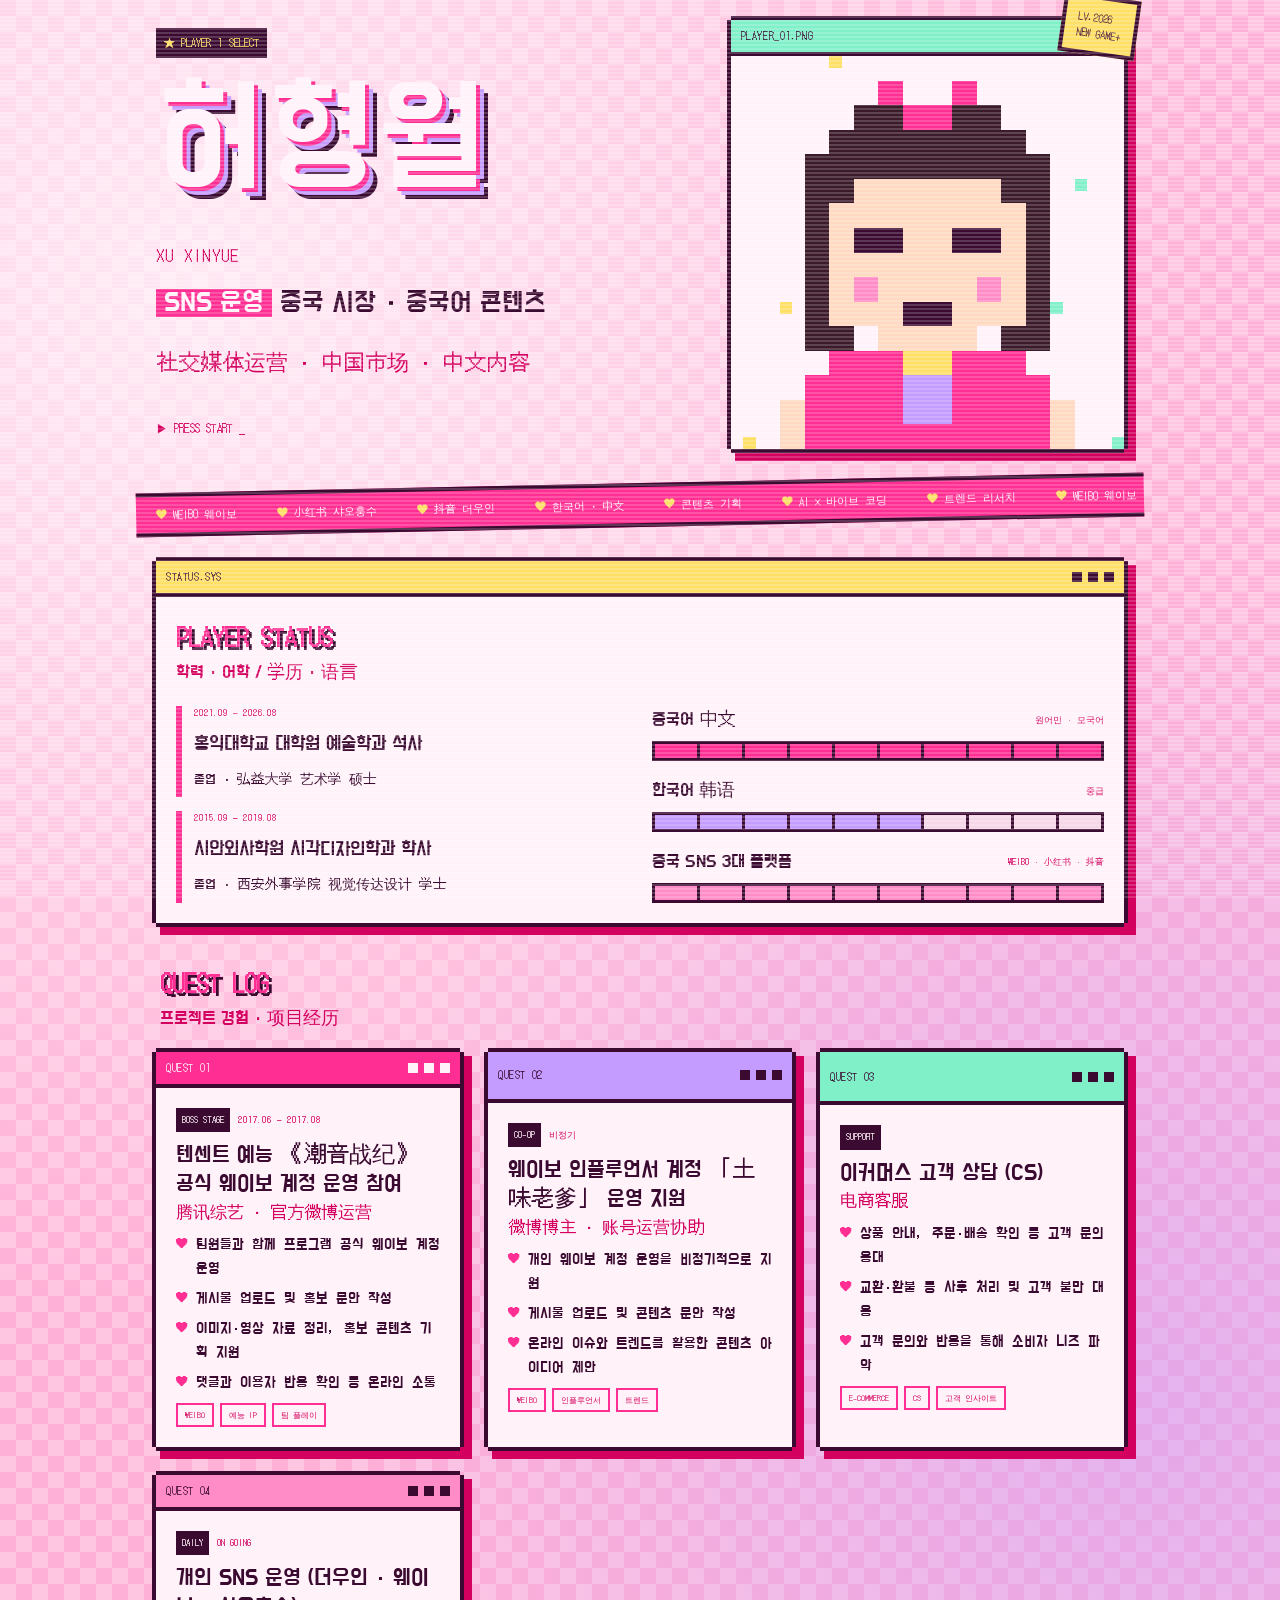
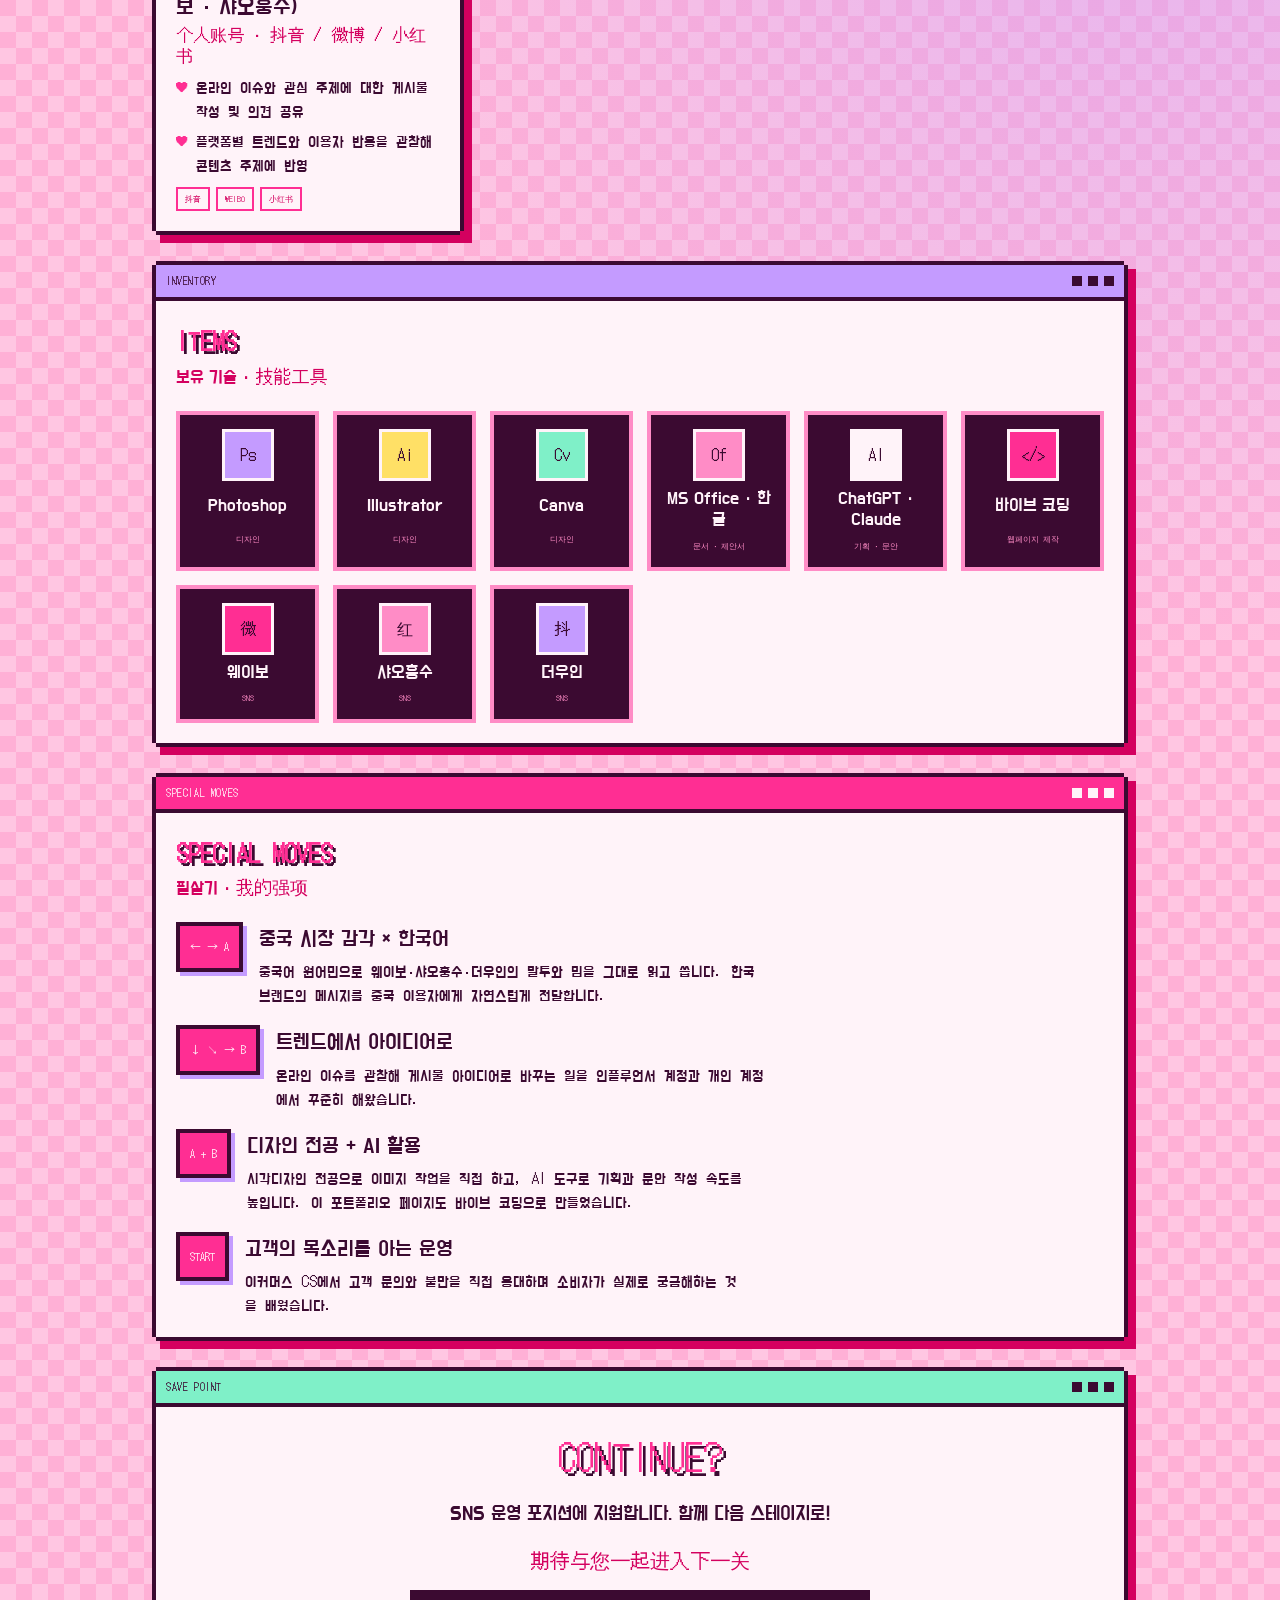
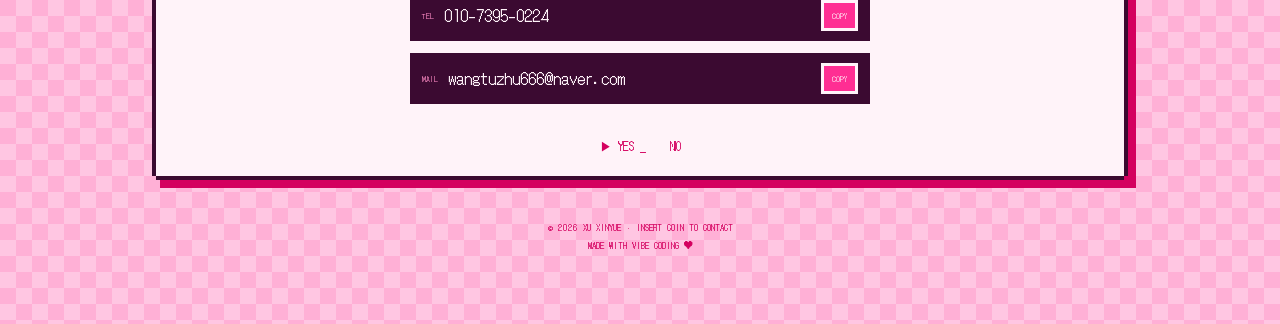
==== index.html @ 57ca3b85 "Add portfolio website Co-Authored-By: Claude Opus 5.5 <noreply@anthropic.com> Claude-Session: https:" ====
<!doctype html>
<html lang="ko">
<head>
<meta charset="utf-8">
<meta name="viewport" content="width=device-width, initial-scale=1, viewport-fit=cover">
<title>WDY Player One</title>
<meta name="claude:viewport-fit-sides" content="cover">
<link rel="preconnect" href="https://fonts.googleapis.com">
<link rel="stylesheet" href="https://fonts.googleapis.com/css2?family=Press+Start+2P&family=DotGothic16&family=Do+Hyeon&family=ZCOOL+QingKe+HuangYou&display=swap">
<style>
body{margin:0}
/* Layout: an 8-bit RPG "character file" in candy pink — title screen, status, quest log, inventory, special moves, save point. One light pink look by choice. */
:root{
  --bg:#ffc6e2; --bg2:#ffb0d6; --paper:#fff3f9; --ink:#3b0a31;
  --hot:#ff2e93; --bubble:#ff8cc6; --cherry:#d4005f; --lilac:#c49bff; --mint:#7ff0c8; --star:#ffe066;
  --px:"Press Start 2P", "DotGothic16", monospace;
  --dot:"DotGothic16", "Do Hyeon", monospace;
  --ko:"Do Hyeon", "DotGothic16", sans-serif;
  --zh:"ZCOOL QingKe HuangYou", "DotGothic16", sans-serif;
  color-scheme:light;
}
*{box-sizing:border-box}
html{background:var(--bg)}
body{
  background:
    radial-gradient(circle at 15% 8%, rgba(255,255,255,.7), transparent 30%),
    radial-gradient(circle at 90% 40%, rgba(196,155,255,.45), transparent 35%),
    repeating-conic-gradient(var(--bg) 0 25%, var(--bg2) 0 50%) 0 0/32px 32px;
  color:var(--ink); font-family:var(--ko); font-size:17px; line-height:1.6;
  overflow-x:hidden;
}
body::after{content:"";position:fixed;inset:0;pointer-events:none;z-index:50;
  background:repeating-linear-gradient(to bottom, rgba(255,255,255,.18) 0 2px, transparent 2px 4px)}
.wrap{max-width:1000px;margin:0 auto;padding-left:max(16px, env(safe-area-inset-left, 0px));padding-right:max(16px, env(safe-area-inset-right, 0px));padding-block:20px 60px;display:grid;gap:34px}

.pix{background:var(--paper);position:relative;
  box-shadow:0 -4px 0 0 var(--ink),0 4px 0 0 var(--ink),-4px 0 0 0 var(--ink),4px 0 0 0 var(--ink),8px 8px 0 4px var(--cherry)}
.win{display:grid}
.bar{font-family:var(--px);font-size:10px;letter-spacing:.06em;padding:8px 10px;display:flex;justify-content:space-between;align-items:center;gap:8px;color:var(--ink);border-bottom:4px solid var(--ink)}
.bar .dots{display:flex;gap:6px}
.bar .dots i{width:10px;height:10px;background:var(--ink);display:block}
.body{padding:20px}

.ticker{overflow:hidden;background:var(--hot);color:var(--paper);font-family:var(--px);font-size:11px;padding:9px 0;border-block:4px solid var(--ink);transform:rotate(-1.2deg);margin-inline:-20px}
.ticker div{display:inline-flex;gap:40px;white-space:nowrap;animation:scroll 24s linear infinite;padding-left:20px}
.ticker span::first-letter{color:var(--star)}
@keyframes scroll{to{transform:translateX(-50%)}}

.hero{display:grid;grid-template-columns:1.25fr .9fr;gap:28px;align-items:center}
.hero .eyebrow{font-family:var(--px);font-size:11px;background:var(--ink);color:var(--star);display:inline-block;padding:6px 8px;margin-bottom:14px}
.hero h1{margin:0;font-family:var(--ko);font-weight:400;font-size:clamp(64px,16vw,140px);line-height:1;letter-spacing:.02em;
  color:var(--paper);text-shadow:4px 4px 0 var(--hot),8px 8px 0 var(--lilac),12px 12px 0 var(--ink)}
.names{margin:20px 0 0;font-family:var(--ko);font-size:clamp(26px,5vw,34px);line-height:1.2}
.names span{font-family:var(--px);font-size:clamp(12px,2.4vw,16px);color:var(--cherry);letter-spacing:.08em}
.hero .role{font-family:var(--ko);font-size:clamp(20px,4vw,28px);margin:12px 0 4px;line-height:1.3}
.hero .role b{background:var(--hot);color:var(--paper);padding:0 8px;font-weight:400}
.hero .zh{font-family:var(--zh);font-size:22px;color:var(--cherry)}
.press{margin-top:18px;font-family:var(--px);font-size:12px;color:var(--cherry);display:inline-block}
.press span{animation:blink 1s steps(2) infinite}
@keyframes blink{50%{opacity:0}}
.avatar .bar{background:var(--mint)}
.avatar canvas{width:100%;height:auto;display:block;image-rendering:pixelated}
.sticker{position:absolute;font-family:var(--px);font-size:10px;line-height:1.6;background:var(--star);color:var(--ink);padding:10px 12px;border:4px solid var(--ink);transform:rotate(8deg);right:-14px;top:-24px;z-index:2}

h2{margin:0 0 4px;font-family:var(--px);font-size:clamp(16px,3.4vw,24px);color:var(--hot);text-shadow:3px 3px 0 var(--ink);text-wrap:balance}
.sub{font-family:var(--ko);color:var(--cherry);margin:0 0 18px;font-size:18px}
.title-block{padding:6px 4px 0}

.stats{display:grid;grid-template-columns:repeat(auto-fit,minmax(260px,1fr));gap:24px}
.edu{display:grid;gap:14px}
.edu div{display:grid;gap:2px;border-left:6px solid var(--hot);padding-left:12px}
.edu small{font-family:var(--px);font-size:9px;color:var(--cherry);font-variant-numeric:tabular-nums}
.edu b{font-weight:400;font-size:20px;line-height:1.3}
.edu em{font-style:normal;font-family:var(--dot);font-size:14px}
.stat{display:grid;gap:6px}
.stat .lbl{display:flex;justify-content:space-between;gap:10px;font-size:18px}
.stat .lbl em{font-style:normal;font-family:var(--px);font-size:9px;color:var(--cherry);align-self:center;text-align:right}
.meter{display:grid;grid-template-columns:repeat(10,1fr);gap:3px;background:var(--ink);padding:3px}
.meter i{height:14px;background:#f6d7e8}
.meter i.on{background:var(--c,var(--hot))}

.quests{display:grid;grid-template-columns:repeat(auto-fit,minmax(280px,1fr));gap:28px}
.q .body{display:grid;gap:10px;align-content:start}
.q .meta{display:flex;flex-wrap:wrap;gap:8px;align-items:center}
.rank{font-family:var(--px);font-size:9px;color:var(--paper);background:var(--ink);padding:5px 6px}
.date{font-family:var(--px);font-size:9px;color:var(--cherry)}
.q h3{margin:0;font-family:var(--ko);font-size:23px;line-height:1.25;font-weight:400}
.q h3 small{display:block;font-family:var(--zh);font-size:17px;color:var(--cherry)}
.q ul{margin:0;padding:0;list-style:none;display:grid;gap:6px;font-family:var(--dot);font-size:15px;line-height:1.6}
.q li{display:grid;grid-template-columns:auto 1fr;gap:8px}
.q li::before{content:"♥";color:var(--hot);font-size:12px;padding-top:2px}
.tags{display:flex;flex-wrap:wrap;gap:6px}
.tags span{font-family:var(--px);font-size:8px;line-height:1;padding:6px 7px;background:var(--paper);color:var(--cherry);border:2px solid var(--hot)}

.inv{display:grid;grid-template-columns:repeat(auto-fill,minmax(132px,1fr));gap:14px}
.slot{background:var(--ink);border:4px solid var(--bubble);padding:14px 10px;display:grid;gap:8px;justify-items:center;text-align:center;color:var(--paper)}
.slot .ico{font-family:var(--px);font-size:16px;width:52px;height:52px;display:grid;place-items:center;color:var(--ink);border:3px solid var(--paper)}
.slot b{font-weight:400;font-size:18px;line-height:1.2}
.slot small{font-family:var(--px);font-size:8px;color:var(--bubble);line-height:1.6}

.moves{display:grid;gap:18px}
.move{display:grid;grid-template-columns:auto 1fr;gap:16px;align-items:start}
.move .key{font-family:var(--px);font-size:11px;background:var(--hot);color:var(--paper);padding:12px 10px;border:4px solid var(--ink);box-shadow:4px 4px 0 var(--lilac);white-space:nowrap}
.move h3{margin:0;font-weight:400;font-size:22px}
.move p{margin:2px 0 0;font-family:var(--dot);font-size:15px;max-width:62ch}

.save{text-align:center;display:grid;gap:14px;justify-items:center}
.save .big{font-family:var(--px);font-size:clamp(20px,5vw,36px);color:var(--hot);text-shadow:4px 4px 0 var(--ink)}
.save p{margin:0;font-size:20px}
.contact{display:grid;gap:12px;width:100%;max-width:460px}
.crow{display:grid;grid-template-columns:auto 1fr auto;gap:10px;align-items:center;background:var(--ink);color:var(--paper);padding:10px 12px;text-align:left}
.crow small{font-family:var(--px);font-size:8px;color:var(--bubble)}
.crow span{font-family:var(--dot);font-size:16px;min-width:0;overflow-wrap:anywhere;user-select:all}
.crow button{font-family:var(--px);font-size:8px;background:var(--hot);color:var(--paper);border:3px solid var(--paper);padding:7px 8px;cursor:pointer}
.crow button:hover{background:var(--star);color:var(--ink)}
.crow button:focus-visible{outline:3px solid var(--star);outline-offset:2px}
.foot{font-family:var(--px);font-size:9px;text-align:center;color:var(--cherry);line-height:2}

@media (max-width:720px){
  .hero{grid-template-columns:1fr}
  .sticker{right:6px}
  .body{padding:16px}
  .move{grid-template-columns:1fr}
  .move .key{justify-self:start}
}
@media (prefers-reduced-motion:reduce){.ticker div,.press span{animation:none}}
</style>
</head>
<body>

<div class="wrap">

  <header class="hero">
    <div>
      <span class="eyebrow">★ PLAYER 1 SELECT</span>
      <h1>허형월</h1>
      <p class="names"><span>XU XINYUE</span></p>
      <p class="role"><b>SNS 운영</b> 중국 시장 · 중국어 콘텐츠</p>
      <p class="zh">社交媒体运营 · 中国市场 · 中文内容</p>
      <div class="press">▶ PRESS START <span>_</span></div>
    </div>
    <div class="pix win avatar">
      <div class="sticker">LV.2026<br>NEW GAME+</div>
      <div class="bar"><span>PLAYER_01.PNG</span><span class="dots"><i></i><i></i><i></i></span></div>
      <canvas id="sprite" width="160" height="160" aria-label="픽셀 아트 캐릭터"></canvas>
    </div>
  </header>

  <div class="ticker" aria-hidden="true"><div>
    <span>♥ WEIBO 웨이보</span><span>♥ 小红书 샤오훙수</span><span>♥ 抖音 더우인</span><span>♥ 한국어 · 中文</span><span>♥ 콘텐츠 기획</span><span>♥ AI × 바이브 코딩</span><span>♥ 트렌드 리서치</span>
    <span>♥ WEIBO 웨이보</span><span>♥ 小红书 샤오훙수</span><span>♥ 抖音 더우인</span><span>♥ 한국어 · 中文</span><span>♥ 콘텐츠 기획</span><span>♥ AI × 바이브 코딩</span><span>♥ 트렌드 리서치</span>
  </div></div>

  <section class="pix win" aria-labelledby="st">
    <div class="bar" style="background:var(--star)"><span>STATUS.SYS</span><span class="dots"><i></i><i></i><i></i></span></div>
    <div class="body">
      <h2 id="st">PLAYER STATUS</h2>
      <p class="sub">학력 · 어학 / 学历 · 语言</p>
      <div class="stats">
        <div class="edu">
          <div><small>2021.09 – 2026.08</small><b>홍익대학교 대학원 예술학과 석사</b><em>졸업 · 弘益大学 艺术学 硕士</em></div>
          <div><small>2015.09 – 2019.08</small><b>시안외사학원 시각디자인학과 학사</b><em>졸업 · 西安外事学院 视觉传达设计 学士</em></div>
        </div>
        <div style="display:grid;gap:16px;align-content:start">
          <div class="stat"><div class="lbl">중국어 中文 <em>원어민 · 모국어</em></div><div class="meter" data-on="10" style="--c:var(--hot)"></div></div>
          <div class="stat"><div class="lbl">한국어 韩语 <em>중급</em></div><div class="meter" data-on="6" style="--c:var(--lilac)"></div></div>
          <div class="stat"><div class="lbl">중국 SNS 3대 플랫폼 <em>WEIBO · 小红书 · 抖音</em></div><div class="meter" data-on="10" style="--c:var(--bubble)"></div></div>
        </div>
      </div>
    </div>
  </section>

  <section aria-labelledby="ql">
    <div class="title-block"><h2 id="ql">QUEST LOG</h2>
    <p class="sub">프로젝트 경험 · 项目经历</p></div>
    <div class="quests">

      <article class="pix win q">
        <div class="bar" style="background:var(--hot);color:var(--paper)"><span>QUEST 01</span><span class="dots"><i style="background:var(--paper)"></i><i style="background:var(--paper)"></i><i style="background:var(--paper)"></i></span></div>
        <div class="body">
          <div class="meta"><span class="rank">BOSS STAGE</span><span class="date">2017.06 – 2017.08</span></div>
          <h3>텐센트 예능 《潮音战纪》 공식 웨이보 계정 운영 참여<small>腾讯综艺 · 官方微博运营</small></h3>
          <ul>
            <li>팀원들과 함께 프로그램 공식 웨이보 계정 운영</li>
            <li>게시물 업로드 및 홍보 문안 작성</li>
            <li>이미지·영상 자료 정리, 홍보 콘텐츠 기획 지원</li>
            <li>댓글과 이용자 반응 확인 등 온라인 소통</li>
          </ul>
          <div class="tags"><span>WEIBO</span><span>예능 IP</span><span>팀 플레이</span></div>
        </div>
      </article>

      <article class="pix win q">
        <div class="bar" style="background:var(--lilac)"><span>QUEST 02</span><span class="dots"><i></i><i></i><i></i></span></div>
        <div class="body">
          <div class="meta"><span class="rank">CO-OP</span><span class="date">비정기</span></div>
          <h3>웨이보 인플루언서 계정 「土味老爹」 운영 지원<small>微博博主 · 账号运营协助</small></h3>
          <ul>
            <li>개인 웨이보 계정 운영을 비정기적으로 지원</li>
            <li>게시물 업로드 및 콘텐츠 문안 작성</li>
            <li>온라인 이슈와 트렌드를 활용한 콘텐츠 아이디어 제안</li>
          </ul>
          <div class="tags"><span>WEIBO</span><span>인플루언서</span><span>트렌드</span></div>
        </div>
      </article>

      <article class="pix win q">
        <div class="bar" style="background:var(--mint)"><span>QUEST 03</span><span class="dots"><i></i><i></i><i></i></span></div>
        <div class="body">
          <div class="meta"><span class="rank">SUPPORT</span></div>
          <h3>이커머스 고객 상담 (CS)<small>电商客服</small></h3>
          <ul>
            <li>상품 안내, 주문·배송 확인 등 고객 문의 응대</li>
            <li>교환·환불 등 사후 처리 및 고객 불만 대응</li>
            <li>고객 문의와 반응을 통해 소비자 니즈 파악</li>
          </ul>
          <div class="tags"><span>E-COMMERCE</span><span>CS</span><span>고객 인사이트</span></div>
        </div>
      </article>

      <article class="pix win q">
        <div class="bar" style="background:var(--bubble)"><span>QUEST 04</span><span class="dots"><i></i><i></i><i></i></span></div>
        <div class="body">
          <div class="meta"><span class="rank">DAILY</span><span class="date">ON GOING</span></div>
          <h3>개인 SNS 운영 (더우인 · 웨이보 · 샤오훙수)<small>个人账号 · 抖音 / 微博 / 小红书</small></h3>
          <ul>
            <li>온라인 이슈와 관심 주제에 대한 게시물 작성 및 의견 공유</li>
            <li>플랫폼별 트렌드와 이용자 반응을 관찰해 콘텐츠 주제에 반영</li>
          </ul>
          <div class="tags"><span>抖音</span><span>WEIBO</span><span>小红书</span></div>
        </div>
      </article>

    </div>
  </section>

  <section class="pix win" aria-labelledby="iv">
    <div class="bar" style="background:var(--lilac)"><span>INVENTORY</span><span class="dots"><i></i><i></i><i></i></span></div>
    <div class="body">
      <h2 id="iv">ITEMS</h2>
      <p class="sub">보유 기술 · 技能工具</p>
      <div class="inv">
        <div class="slot"><div class="ico" style="background:var(--lilac)">Ps</div><b>Photoshop</b><small>디자인</small></div>
        <div class="slot"><div class="ico" style="background:var(--star)">Ai</div><b>Illustrator</b><small>디자인</small></div>
        <div class="slot"><div class="ico" style="background:var(--mint)">Cv</div><b>Canva</b><small>디자인</small></div>
        <div class="slot"><div class="ico" style="background:var(--bubble)">Of</div><b>MS Office · 한글</b><small>문서 · 제안서</small></div>
        <div class="slot"><div class="ico" style="background:var(--paper)">AI</div><b>ChatGPT · Claude</b><small>기획 · 문안</small></div>
        <div class="slot"><div class="ico" style="background:var(--hot)">&lt;/&gt;</div><b>바이브 코딩</b><small>웹페이지 제작</small></div>
        <div class="slot"><div class="ico" style="background:var(--hot)">微</div><b>웨이보</b><small>SNS</small></div>
        <div class="slot"><div class="ico" style="background:var(--bubble)">红</div><b>샤오훙수</b><small>SNS</small></div>
        <div class="slot"><div class="ico" style="background:var(--lilac)">抖</div><b>더우인</b><small>SNS</small></div>
      </div>
    </div>
  </section>

  <section class="pix win" aria-labelledby="mv">
    <div class="bar" style="background:var(--hot);color:var(--paper)"><span>SPECIAL MOVES</span><span class="dots"><i style="background:var(--paper)"></i><i style="background:var(--paper)"></i><i style="background:var(--paper)"></i></span></div>
    <div class="body">
      <h2 id="mv">SPECIAL MOVES</h2>
      <p class="sub">필살기 · 我的强项</p>
      <div class="moves">
        <div class="move"><span class="key">← → A</span><div><h3>중국 시장 감각 × 한국어</h3><p>중국어 원어민으로 웨이보·샤오훙수·더우인의 말투와 밈을 그대로 읽고 씁니다. 한국 브랜드의 메시지를 중국 이용자에게 자연스럽게 전달합니다.</p></div></div>
        <div class="move"><span class="key">↓ ↘ → B</span><div><h3>트렌드에서 아이디어로</h3><p>온라인 이슈를 관찰해 게시물 아이디어로 바꾸는 일을 인플루언서 계정과 개인 계정에서 꾸준히 해왔습니다.</p></div></div>
        <div class="move"><span class="key">A + B</span><div><h3>디자인 전공 + AI 활용</h3><p>시각디자인 전공으로 이미지 작업을 직접 하고, AI 도구로 기획과 문안 작성 속도를 높입니다. 이 포트폴리오 페이지도 바이브 코딩으로 만들었습니다.</p></div></div>
        <div class="move"><span class="key">START</span><div><h3>고객의 목소리를 아는 운영</h3><p>이커머스 CS에서 고객 문의와 불만을 직접 응대하며 소비자가 실제로 궁금해하는 것을 배웠습니다.</p></div></div>
      </div>
    </div>
  </section>

  <section class="pix win" aria-labelledby="sv">
    <div class="bar" style="background:var(--mint)"><span>SAVE POINT</span><span class="dots"><i></i><i></i><i></i></span></div>
    <div class="body save">
      <div class="big" id="sv">CONTINUE?</div>
      <p>SNS 운영 포지션에 지원합니다. 함께 다음 스테이지로!</p>
      <p style="font-family:var(--zh);color:var(--cherry);font-size:20px">期待与您一起进入下一关</p>
      <div class="contact">
        <div class="crow"><small>TEL</small><span id="tel">010-7395-0224</span><button type="button" data-copy="tel">COPY</button></div>
        <div class="crow"><small>MAIL</small><span id="mail">wangtuzhu666@naver.com</span><button type="button" data-copy="mail">COPY</button></div>
      </div>
      <div class="press">▶ YES <span>_</span>&nbsp;&nbsp;&nbsp; NO</div>
    </div>
  </section>

  <p class="foot">© 2026 XU XINYUE · INSERT COIN TO CONTACT<br>MADE WITH VIBE CODING ♥</p>
</div>

<script>
document.querySelectorAll('.meter').forEach(m=>{
  const on=+m.dataset.on;
  for(let i=0;i<10;i++){const s=document.createElement('i');if(i<on)s.className='on';m.appendChild(s)}
});
document.querySelectorAll('[data-copy]').forEach(b=>b.addEventListener('click',()=>{
  const el=document.getElementById(b.dataset.copy),txt=el.textContent;
  const done=()=>{b.textContent='OK!';setTimeout(()=>b.textContent='COPY',1200)};
  const sel=()=>{const r=document.createRange();r.selectNodeContents(el);const s=getSelection();s.removeAllRanges();s.addRange(r)};
  try{navigator.clipboard.writeText(txt).then(done,sel)}catch(e){sel()}
}));
(function(){
  const c=document.getElementById('sprite'),x=c.getContext('2d');x.imageSmoothingEnabled=false;
  const P={'.':null,K:'#3b0a31',H:'#3b1a2a',S:'#ffd9c2',E:'#3b0a31',P:'#ff2e93',L:'#c49bff',Y:'#ffe066',R:'#ff8cc6',B:'#ff2e93'};
  const map=[
    '......B..B......',
    '.....HHBBHH.....',
    '....HHHHHHHH....',
    '...HHHHHHHHHH...',
    '...HHSSSSSSHH...',
    '...HSSSSSSSSH...',
    '...HSEESSEESH...',
    '...HSSSSSSSSH...',
    '...HSRSSSSRSH...',
    '...HSSSKKSSSH...',
    '...HH.SSSS.HH...',
    '....PPPYYPPP....',
    '...PPPPLLPPPP...',
    '..SPPPPLLPPPPS..',
    '..SPPPPPPPPPPS..',
    '....KKK..KKK....'];
  let t=0;
  function draw(){
    x.fillStyle='#fff3f9';x.fillRect(0,0,160,160);
    for(let i=0;i<16;i++){const sx=(i*37+t*2)%160,sy=(i*53)%160;x.fillStyle=['#ffe066','#c49bff','#ff8cc6','#7ff0c8'][i%4];x.fillRect(sx-sx%5,sy-sy%5,5,5)}
    const bob=(Math.floor(t/8)%2)*10;
    map.forEach((row,r)=>[...row].forEach((ch,col)=>{if(P[ch]){x.fillStyle=P[ch];x.fillRect(col*10,r*10-bob+10,10,10)}}));
    t++;
  }
  draw();
  if(!matchMedia('(prefers-reduced-motion: reduce)').matches) setInterval(draw,120);
})();
</script>

</body>
</html>
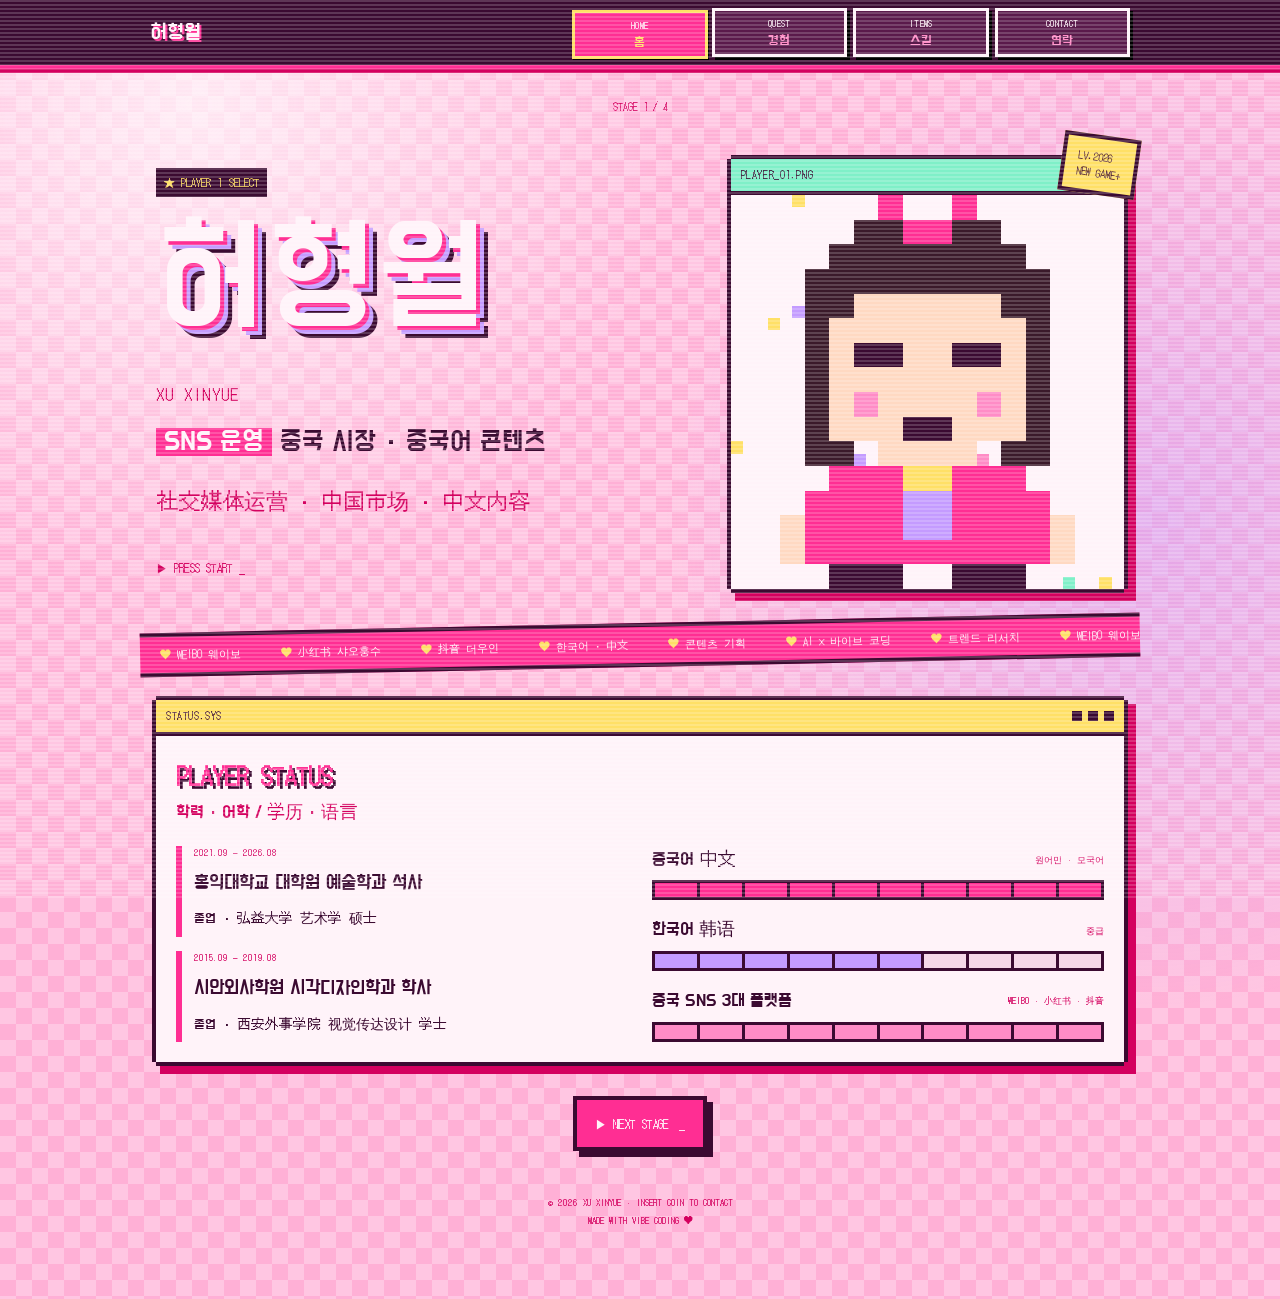
==== commit b15dcbc8: "Split portfolio into four pages with navigation bar Co-Authored-By: Claude Opus 5.5 <noreply@anthrop" ====
--- a/index.html
+++ b/index.html
@@ -3,134 +3,16 @@
 <head>
 <meta charset="utf-8">
 <meta name="viewport" content="width=device-width, initial-scale=1, viewport-fit=cover">
-<title>WDY Player One</title>
-<meta name="claude:viewport-fit-sides" content="cover">
+<title>허형월 | SNS 운영 포트폴리오</title>
 <link rel="preconnect" href="https://fonts.googleapis.com">
 <link rel="stylesheet" href="https://fonts.googleapis.com/css2?family=Press+Start+2P&family=DotGothic16&family=Do+Hyeon&family=ZCOOL+QingKe+HuangYou&display=swap">
-<style>
-body{margin:0}
-/* Layout: an 8-bit RPG "character file" in candy pink — title screen, status, quest log, inventory, special moves, save point. One light pink look by choice. */
-:root{
-  --bg:#ffc6e2; --bg2:#ffb0d6; --paper:#fff3f9; --ink:#3b0a31;
-  --hot:#ff2e93; --bubble:#ff8cc6; --cherry:#d4005f; --lilac:#c49bff; --mint:#7ff0c8; --star:#ffe066;
-  --px:"Press Start 2P", "DotGothic16", monospace;
-  --dot:"DotGothic16", "Do Hyeon", monospace;
-  --ko:"Do Hyeon", "DotGothic16", sans-serif;
-  --zh:"ZCOOL QingKe HuangYou", "DotGothic16", sans-serif;
-  color-scheme:light;
-}
-*{box-sizing:border-box}
-html{background:var(--bg)}
-body{
-  background:
-    radial-gradient(circle at 15% 8%, rgba(255,255,255,.7), transparent 30%),
-    radial-gradient(circle at 90% 40%, rgba(196,155,255,.45), transparent 35%),
-    repeating-conic-gradient(var(--bg) 0 25%, var(--bg2) 0 50%) 0 0/32px 32px;
-  color:var(--ink); font-family:var(--ko); font-size:17px; line-height:1.6;
-  overflow-x:hidden;
-}
-body::after{content:"";position:fixed;inset:0;pointer-events:none;z-index:50;
-  background:repeating-linear-gradient(to bottom, rgba(255,255,255,.18) 0 2px, transparent 2px 4px)}
-.wrap{max-width:1000px;margin:0 auto;padding-left:max(16px, env(safe-area-inset-left, 0px));padding-right:max(16px, env(safe-area-inset-right, 0px));padding-block:20px 60px;display:grid;gap:34px}
-
-.pix{background:var(--paper);position:relative;
-  box-shadow:0 -4px 0 0 var(--ink),0 4px 0 0 var(--ink),-4px 0 0 0 var(--ink),4px 0 0 0 var(--ink),8px 8px 0 4px var(--cherry)}
-.win{display:grid}
-.bar{font-family:var(--px);font-size:10px;letter-spacing:.06em;padding:8px 10px;display:flex;justify-content:space-between;align-items:center;gap:8px;color:var(--ink);border-bottom:4px solid var(--ink)}
-.bar .dots{display:flex;gap:6px}
-.bar .dots i{width:10px;height:10px;background:var(--ink);display:block}
-.body{padding:20px}
-
-.ticker{overflow:hidden;background:var(--hot);color:var(--paper);font-family:var(--px);font-size:11px;padding:9px 0;border-block:4px solid var(--ink);transform:rotate(-1.2deg);margin-inline:-20px}
-.ticker div{display:inline-flex;gap:40px;white-space:nowrap;animation:scroll 24s linear infinite;padding-left:20px}
-.ticker span::first-letter{color:var(--star)}
-@keyframes scroll{to{transform:translateX(-50%)}}
-
-.hero{display:grid;grid-template-columns:1.25fr .9fr;gap:28px;align-items:center}
-.hero .eyebrow{font-family:var(--px);font-size:11px;background:var(--ink);color:var(--star);display:inline-block;padding:6px 8px;margin-bottom:14px}
-.hero h1{margin:0;font-family:var(--ko);font-weight:400;font-size:clamp(64px,16vw,140px);line-height:1;letter-spacing:.02em;
-  color:var(--paper);text-shadow:4px 4px 0 var(--hot),8px 8px 0 var(--lilac),12px 12px 0 var(--ink)}
-.names{margin:20px 0 0;font-family:var(--ko);font-size:clamp(26px,5vw,34px);line-height:1.2}
-.names span{font-family:var(--px);font-size:clamp(12px,2.4vw,16px);color:var(--cherry);letter-spacing:.08em}
-.hero .role{font-family:var(--ko);font-size:clamp(20px,4vw,28px);margin:12px 0 4px;line-height:1.3}
-.hero .role b{background:var(--hot);color:var(--paper);padding:0 8px;font-weight:400}
-.hero .zh{font-family:var(--zh);font-size:22px;color:var(--cherry)}
-.press{margin-top:18px;font-family:var(--px);font-size:12px;color:var(--cherry);display:inline-block}
-.press span{animation:blink 1s steps(2) infinite}
-@keyframes blink{50%{opacity:0}}
-.avatar .bar{background:var(--mint)}
-.avatar canvas{width:100%;height:auto;display:block;image-rendering:pixelated}
-.sticker{position:absolute;font-family:var(--px);font-size:10px;line-height:1.6;background:var(--star);color:var(--ink);padding:10px 12px;border:4px solid var(--ink);transform:rotate(8deg);right:-14px;top:-24px;z-index:2}
-
-h2{margin:0 0 4px;font-family:var(--px);font-size:clamp(16px,3.4vw,24px);color:var(--hot);text-shadow:3px 3px 0 var(--ink);text-wrap:balance}
-.sub{font-family:var(--ko);color:var(--cherry);margin:0 0 18px;font-size:18px}
-.title-block{padding:6px 4px 0}
-
-.stats{display:grid;grid-template-columns:repeat(auto-fit,minmax(260px,1fr));gap:24px}
-.edu{display:grid;gap:14px}
-.edu div{display:grid;gap:2px;border-left:6px solid var(--hot);padding-left:12px}
-.edu small{font-family:var(--px);font-size:9px;color:var(--cherry);font-variant-numeric:tabular-nums}
-.edu b{font-weight:400;font-size:20px;line-height:1.3}
-.edu em{font-style:normal;font-family:var(--dot);font-size:14px}
-.stat{display:grid;gap:6px}
-.stat .lbl{display:flex;justify-content:space-between;gap:10px;font-size:18px}
-.stat .lbl em{font-style:normal;font-family:var(--px);font-size:9px;color:var(--cherry);align-self:center;text-align:right}
-.meter{display:grid;grid-template-columns:repeat(10,1fr);gap:3px;background:var(--ink);padding:3px}
-.meter i{height:14px;background:#f6d7e8}
-.meter i.on{background:var(--c,var(--hot))}
-
-.quests{display:grid;grid-template-columns:repeat(auto-fit,minmax(280px,1fr));gap:28px}
-.q .body{display:grid;gap:10px;align-content:start}
-.q .meta{display:flex;flex-wrap:wrap;gap:8px;align-items:center}
-.rank{font-family:var(--px);font-size:9px;color:var(--paper);background:var(--ink);padding:5px 6px}
-.date{font-family:var(--px);font-size:9px;color:var(--cherry)}
-.q h3{margin:0;font-family:var(--ko);font-size:23px;line-height:1.25;font-weight:400}
-.q h3 small{display:block;font-family:var(--zh);font-size:17px;color:var(--cherry)}
-.q ul{margin:0;padding:0;list-style:none;display:grid;gap:6px;font-family:var(--dot);font-size:15px;line-height:1.6}
-.q li{display:grid;grid-template-columns:auto 1fr;gap:8px}
-.q li::before{content:"♥";color:var(--hot);font-size:12px;padding-top:2px}
-.tags{display:flex;flex-wrap:wrap;gap:6px}
-.tags span{font-family:var(--px);font-size:8px;line-height:1;padding:6px 7px;background:var(--paper);color:var(--cherry);border:2px solid var(--hot)}
-
-.inv{display:grid;grid-template-columns:repeat(auto-fill,minmax(132px,1fr));gap:14px}
-.slot{background:var(--ink);border:4px solid var(--bubble);padding:14px 10px;display:grid;gap:8px;justify-items:center;text-align:center;color:var(--paper)}
-.slot .ico{font-family:var(--px);font-size:16px;width:52px;height:52px;display:grid;place-items:center;color:var(--ink);border:3px solid var(--paper)}
-.slot b{font-weight:400;font-size:18px;line-height:1.2}
-.slot small{font-family:var(--px);font-size:8px;color:var(--bubble);line-height:1.6}
-
-.moves{display:grid;gap:18px}
-.move{display:grid;grid-template-columns:auto 1fr;gap:16px;align-items:start}
-.move .key{font-family:var(--px);font-size:11px;background:var(--hot);color:var(--paper);padding:12px 10px;border:4px solid var(--ink);box-shadow:4px 4px 0 var(--lilac);white-space:nowrap}
-.move h3{margin:0;font-weight:400;font-size:22px}
-.move p{margin:2px 0 0;font-family:var(--dot);font-size:15px;max-width:62ch}
-
-.save{text-align:center;display:grid;gap:14px;justify-items:center}
-.save .big{font-family:var(--px);font-size:clamp(20px,5vw,36px);color:var(--hot);text-shadow:4px 4px 0 var(--ink)}
-.save p{margin:0;font-size:20px}
-.contact{display:grid;gap:12px;width:100%;max-width:460px}
-.crow{display:grid;grid-template-columns:auto 1fr auto;gap:10px;align-items:center;background:var(--ink);color:var(--paper);padding:10px 12px;text-align:left}
-.crow small{font-family:var(--px);font-size:8px;color:var(--bubble)}
-.crow span{font-family:var(--dot);font-size:16px;min-width:0;overflow-wrap:anywhere;user-select:all}
-.crow button{font-family:var(--px);font-size:8px;background:var(--hot);color:var(--paper);border:3px solid var(--paper);padding:7px 8px;cursor:pointer}
-.crow button:hover{background:var(--star);color:var(--ink)}
-.crow button:focus-visible{outline:3px solid var(--star);outline-offset:2px}
-.foot{font-family:var(--px);font-size:9px;text-align:center;color:var(--cherry);line-height:2}
-
-@media (max-width:720px){
-  .hero{grid-template-columns:1fr}
-  .sticker{right:6px}
-  .body{padding:16px}
-  .move{grid-template-columns:1fr}
-  .move .key{justify-self:start}
-}
-@media (prefers-reduced-motion:reduce){.ticker div,.press span{animation:none}}
-</style>
+<link rel="stylesheet" href="style.css">
 </head>
-<body>
-
-<div class="wrap">
-
-  <header class="hero">
+<body style="margin:0">
+<nav class="nav" aria-label="메인 메뉴"><div class="nav-in"><a class="logo" href="index.html">허형월</a><div class="tabs"><a href="index.html" aria-current="page"><b>HOME</b><small>홈</small></a><a href="quest.html"><b>QUEST</b><small>경험</small></a><a href="items.html"><b>ITEMS</b><small>스킬</small></a><a href="contact.html"><b>CONTACT</b><small>연락</small></a></div></div></nav>
+<main class="wrap">
+<p class="stage">STAGE 1 / 4</p>
+<header class="hero">
     <div>
       <span class="eyebrow">★ PLAYER 1 SELECT</span>
       <h1>허형월</h1>
@@ -145,13 +27,11 @@
       <canvas id="sprite" width="160" height="160" aria-label="픽셀 아트 캐릭터"></canvas>
     </div>
   </header>
-
-  <div class="ticker" aria-hidden="true"><div>
+<div class="ticker" aria-hidden="true"><div>
     <span>♥ WEIBO 웨이보</span><span>♥ 小红书 샤오훙수</span><span>♥ 抖音 더우인</span><span>♥ 한국어 · 中文</span><span>♥ 콘텐츠 기획</span><span>♥ AI × 바이브 코딩</span><span>♥ 트렌드 리서치</span>
     <span>♥ WEIBO 웨이보</span><span>♥ 小红书 샤오훙수</span><span>♥ 抖音 더우인</span><span>♥ 한국어 · 中文</span><span>♥ 콘텐츠 기획</span><span>♥ AI × 바이브 코딩</span><span>♥ 트렌드 리서치</span>
   </div></div>
-
-  <section class="pix win" aria-labelledby="st">
+<section class="pix win" aria-labelledby="st">
     <div class="bar" style="background:var(--star)"><span>STATUS.SYS</span><span class="dots"><i></i><i></i><i></i></span></div>
     <div class="body">
       <h2 id="st">PLAYER STATUS</h2>
@@ -169,164 +49,9 @@
       </div>
     </div>
   </section>
-
-  <section aria-labelledby="ql">
-    <div class="title-block"><h2 id="ql">QUEST LOG</h2>
-    <p class="sub">프로젝트 경험 · 项目经历</p></div>
-    <div class="quests">
-
-      <article class="pix win q">
-        <div class="bar" style="background:var(--hot);color:var(--paper)"><span>QUEST 01</span><span class="dots"><i style="background:var(--paper)"></i><i style="background:var(--paper)"></i><i style="background:var(--paper)"></i></span></div>
-        <div class="body">
-          <div class="meta"><span class="rank">BOSS STAGE</span><span class="date">2017.06 – 2017.08</span></div>
-          <h3>텐센트 예능 《潮音战纪》 공식 웨이보 계정 운영 참여<small>腾讯综艺 · 官方微博运营</small></h3>
-          <ul>
-            <li>팀원들과 함께 프로그램 공식 웨이보 계정 운영</li>
-            <li>게시물 업로드 및 홍보 문안 작성</li>
-            <li>이미지·영상 자료 정리, 홍보 콘텐츠 기획 지원</li>
-            <li>댓글과 이용자 반응 확인 등 온라인 소통</li>
-          </ul>
-          <div class="tags"><span>WEIBO</span><span>예능 IP</span><span>팀 플레이</span></div>
-        </div>
-      </article>
-
-      <article class="pix win q">
-        <div class="bar" style="background:var(--lilac)"><span>QUEST 02</span><span class="dots"><i></i><i></i><i></i></span></div>
-        <div class="body">
-          <div class="meta"><span class="rank">CO-OP</span><span class="date">비정기</span></div>
-          <h3>웨이보 인플루언서 계정 「土味老爹」 운영 지원<small>微博博主 · 账号运营协助</small></h3>
-          <ul>
-            <li>개인 웨이보 계정 운영을 비정기적으로 지원</li>
-            <li>게시물 업로드 및 콘텐츠 문안 작성</li>
-            <li>온라인 이슈와 트렌드를 활용한 콘텐츠 아이디어 제안</li>
-          </ul>
-          <div class="tags"><span>WEIBO</span><span>인플루언서</span><span>트렌드</span></div>
-        </div>
-      </article>
-
-      <article class="pix win q">
-        <div class="bar" style="background:var(--mint)"><span>QUEST 03</span><span class="dots"><i></i><i></i><i></i></span></div>
-        <div class="body">
-          <div class="meta"><span class="rank">SUPPORT</span></div>
-          <h3>이커머스 고객 상담 (CS)<small>电商客服</small></h3>
-          <ul>
-            <li>상품 안내, 주문·배송 확인 등 고객 문의 응대</li>
-            <li>교환·환불 등 사후 처리 및 고객 불만 대응</li>
-            <li>고객 문의와 반응을 통해 소비자 니즈 파악</li>
-          </ul>
-          <div class="tags"><span>E-COMMERCE</span><span>CS</span><span>고객 인사이트</span></div>
-        </div>
-      </article>
-
-      <article class="pix win q">
-        <div class="bar" style="background:var(--bubble)"><span>QUEST 04</span><span class="dots"><i></i><i></i><i></i></span></div>
-        <div class="body">
-          <div class="meta"><span class="rank">DAILY</span><span class="date">ON GOING</span></div>
-          <h3>개인 SNS 운영 (더우인 · 웨이보 · 샤오훙수)<small>个人账号 · 抖音 / 微博 / 小红书</small></h3>
-          <ul>
-            <li>온라인 이슈와 관심 주제에 대한 게시물 작성 및 의견 공유</li>
-            <li>플랫폼별 트렌드와 이용자 반응을 관찰해 콘텐츠 주제에 반영</li>
-          </ul>
-          <div class="tags"><span>抖音</span><span>WEIBO</span><span>小红书</span></div>
-        </div>
-      </article>
-
-    </div>
-  </section>
-
-  <section class="pix win" aria-labelledby="iv">
-    <div class="bar" style="background:var(--lilac)"><span>INVENTORY</span><span class="dots"><i></i><i></i><i></i></span></div>
-    <div class="body">
-      <h2 id="iv">ITEMS</h2>
-      <p class="sub">보유 기술 · 技能工具</p>
-      <div class="inv">
-        <div class="slot"><div class="ico" style="background:var(--lilac)">Ps</div><b>Photoshop</b><small>디자인</small></div>
-        <div class="slot"><div class="ico" style="background:var(--star)">Ai</div><b>Illustrator</b><small>디자인</small></div>
-        <div class="slot"><div class="ico" style="background:var(--mint)">Cv</div><b>Canva</b><small>디자인</small></div>
-        <div class="slot"><div class="ico" style="background:var(--bubble)">Of</div><b>MS Office · 한글</b><small>문서 · 제안서</small></div>
-        <div class="slot"><div class="ico" style="background:var(--paper)">AI</div><b>ChatGPT · Claude</b><small>기획 · 문안</small></div>
-        <div class="slot"><div class="ico" style="background:var(--hot)">&lt;/&gt;</div><b>바이브 코딩</b><small>웹페이지 제작</small></div>
-        <div class="slot"><div class="ico" style="background:var(--hot)">微</div><b>웨이보</b><small>SNS</small></div>
-        <div class="slot"><div class="ico" style="background:var(--bubble)">红</div><b>샤오훙수</b><small>SNS</small></div>
-        <div class="slot"><div class="ico" style="background:var(--lilac)">抖</div><b>더우인</b><small>SNS</small></div>
-      </div>
-    </div>
-  </section>
-
-  <section class="pix win" aria-labelledby="mv">
-    <div class="bar" style="background:var(--hot);color:var(--paper)"><span>SPECIAL MOVES</span><span class="dots"><i style="background:var(--paper)"></i><i style="background:var(--paper)"></i><i style="background:var(--paper)"></i></span></div>
-    <div class="body">
-      <h2 id="mv">SPECIAL MOVES</h2>
-      <p class="sub">필살기 · 我的强项</p>
-      <div class="moves">
-        <div class="move"><span class="key">← → A</span><div><h3>중국 시장 감각 × 한국어</h3><p>중국어 원어민으로 웨이보·샤오훙수·더우인의 말투와 밈을 그대로 읽고 씁니다. 한국 브랜드의 메시지를 중국 이용자에게 자연스럽게 전달합니다.</p></div></div>
-        <div class="move"><span class="key">↓ ↘ → B</span><div><h3>트렌드에서 아이디어로</h3><p>온라인 이슈를 관찰해 게시물 아이디어로 바꾸는 일을 인플루언서 계정과 개인 계정에서 꾸준히 해왔습니다.</p></div></div>
-        <div class="move"><span class="key">A + B</span><div><h3>디자인 전공 + AI 활용</h3><p>시각디자인 전공으로 이미지 작업을 직접 하고, AI 도구로 기획과 문안 작성 속도를 높입니다. 이 포트폴리오 페이지도 바이브 코딩으로 만들었습니다.</p></div></div>
-        <div class="move"><span class="key">START</span><div><h3>고객의 목소리를 아는 운영</h3><p>이커머스 CS에서 고객 문의와 불만을 직접 응대하며 소비자가 실제로 궁금해하는 것을 배웠습니다.</p></div></div>
-      </div>
-    </div>
-  </section>
-
-  <section class="pix win" aria-labelledby="sv">
-    <div class="bar" style="background:var(--mint)"><span>SAVE POINT</span><span class="dots"><i></i><i></i><i></i></span></div>
-    <div class="body save">
-      <div class="big" id="sv">CONTINUE?</div>
-      <p>SNS 운영 포지션에 지원합니다. 함께 다음 스테이지로!</p>
-      <p style="font-family:var(--zh);color:var(--cherry);font-size:20px">期待与您一起进入下一关</p>
-      <div class="contact">
-        <div class="crow"><small>TEL</small><span id="tel">010-7395-0224</span><button type="button" data-copy="tel">COPY</button></div>
-        <div class="crow"><small>MAIL</small><span id="mail">wangtuzhu666@naver.com</span><button type="button" data-copy="mail">COPY</button></div>
-      </div>
-      <div class="press">▶ YES <span>_</span>&nbsp;&nbsp;&nbsp; NO</div>
-    </div>
-  </section>
-
-  <p class="foot">© 2026 XU XINYUE · INSERT COIN TO CONTACT<br>MADE WITH VIBE CODING ♥</p>
-</div>
-
-<script>
-document.querySelectorAll('.meter').forEach(m=>{
-  const on=+m.dataset.on;
-  for(let i=0;i<10;i++){const s=document.createElement('i');if(i<on)s.className='on';m.appendChild(s)}
-});
-document.querySelectorAll('[data-copy]').forEach(b=>b.addEventListener('click',()=>{
-  const el=document.getElementById(b.dataset.copy),txt=el.textContent;
-  const done=()=>{b.textContent='OK!';setTimeout(()=>b.textContent='COPY',1200)};
-  const sel=()=>{const r=document.createRange();r.selectNodeContents(el);const s=getSelection();s.removeAllRanges();s.addRange(r)};
-  try{navigator.clipboard.writeText(txt).then(done,sel)}catch(e){sel()}
-}));
-(function(){
-  const c=document.getElementById('sprite'),x=c.getContext('2d');x.imageSmoothingEnabled=false;
-  const P={'.':null,K:'#3b0a31',H:'#3b1a2a',S:'#ffd9c2',E:'#3b0a31',P:'#ff2e93',L:'#c49bff',Y:'#ffe066',R:'#ff8cc6',B:'#ff2e93'};
-  const map=[
-    '......B..B......',
-    '.....HHBBHH.....',
-    '....HHHHHHHH....',
-    '...HHHHHHHHHH...',
-    '...HHSSSSSSHH...',
-    '...HSSSSSSSSH...',
-    '...HSEESSEESH...',
-    '...HSSSSSSSSH...',
-    '...HSRSSSSRSH...',
-    '...HSSSKKSSSH...',
-    '...HH.SSSS.HH...',
-    '....PPPYYPPP....',
-    '...PPPPLLPPPP...',
-    '..SPPPPLLPPPPS..',
-    '..SPPPPPPPPPPS..',
-    '....KKK..KKK....'];
-  let t=0;
-  function draw(){
-    x.fillStyle='#fff3f9';x.fillRect(0,0,160,160);
-    for(let i=0;i<16;i++){const sx=(i*37+t*2)%160,sy=(i*53)%160;x.fillStyle=['#ffe066','#c49bff','#ff8cc6','#7ff0c8'][i%4];x.fillRect(sx-sx%5,sy-sy%5,5,5)}
-    const bob=(Math.floor(t/8)%2)*10;
-    map.forEach((row,r)=>[...row].forEach((ch,col)=>{if(P[ch]){x.fillStyle=P[ch];x.fillRect(col*10,r*10-bob+10,10,10)}}));
-    t++;
-  }
-  draw();
-  if(!matchMedia('(prefers-reduced-motion: reduce)').matches) setInterval(draw,120);
-})();
-</script>
-
+<a class="next" href="quest.html">▶ NEXT STAGE <span>_</span></a>
+<p class="foot">© 2026 XU XINYUE · INSERT COIN TO CONTACT<br>MADE WITH VIBE CODING ♥</p>
+</main>
+<script src="main.js"></script>
 </body>
 </html>
--- a/style.css
+++ b/style.css
@@ -0,0 +1,137 @@
+
+body{margin:0}
+/* Layout: an 8-bit RPG "character file" in candy pink — title screen, status, quest log, inventory, special moves, save point. One light pink look by choice. */
+:root{
+  --bg:#ffc6e2; --bg2:#ffb0d6; --paper:#fff3f9; --ink:#3b0a31;
+  --hot:#ff2e93; --bubble:#ff8cc6; --cherry:#d4005f; --lilac:#c49bff; --mint:#7ff0c8; --star:#ffe066;
+  --px:"Press Start 2P", "DotGothic16", monospace;
+  --dot:"DotGothic16", "Do Hyeon", monospace;
+  --ko:"Do Hyeon", "DotGothic16", sans-serif;
+  --zh:"ZCOOL QingKe HuangYou", "DotGothic16", sans-serif;
+  color-scheme:light;
+}
+*{box-sizing:border-box}
+html{background:var(--bg)}
+body{
+  background:
+    radial-gradient(circle at 15% 8%, rgba(255,255,255,.7), transparent 30%),
+    radial-gradient(circle at 90% 40%, rgba(196,155,255,.45), transparent 35%),
+    repeating-conic-gradient(var(--bg) 0 25%, var(--bg2) 0 50%) 0 0/32px 32px;
+  color:var(--ink); font-family:var(--ko); font-size:17px; line-height:1.6;
+  overflow-x:hidden;
+}
+body::after{content:"";position:fixed;inset:0;pointer-events:none;z-index:50;
+  background:repeating-linear-gradient(to bottom, rgba(255,255,255,.18) 0 2px, transparent 2px 4px)}
+.wrap{max-width:1000px;margin:0 auto;padding-left:max(16px, env(safe-area-inset-left, 0px));padding-right:max(16px, env(safe-area-inset-right, 0px));padding-block:20px 60px;display:grid;gap:34px}
+
+.pix{background:var(--paper);position:relative;
+  box-shadow:0 -4px 0 0 var(--ink),0 4px 0 0 var(--ink),-4px 0 0 0 var(--ink),4px 0 0 0 var(--ink),8px 8px 0 4px var(--cherry)}
+.win{display:grid}
+.bar{font-family:var(--px);font-size:10px;letter-spacing:.06em;padding:8px 10px;display:flex;justify-content:space-between;align-items:center;gap:8px;color:var(--ink);border-bottom:4px solid var(--ink)}
+.bar .dots{display:flex;gap:6px}
+.bar .dots i{width:10px;height:10px;background:var(--ink);display:block}
+.body{padding:20px}
+
+.ticker{overflow:hidden;background:var(--hot);color:var(--paper);font-family:var(--px);font-size:11px;padding:9px 0;border-block:4px solid var(--ink);transform:rotate(-1.2deg);margin-inline:-16px}
+.ticker div{display:inline-flex;gap:40px;white-space:nowrap;animation:scroll 24s linear infinite;padding-left:20px}
+.ticker span::first-letter{color:var(--star)}
+@keyframes scroll{to{transform:translateX(-50%)}}
+
+.hero{display:grid;grid-template-columns:1.25fr .9fr;gap:28px;align-items:center}
+.hero .eyebrow{font-family:var(--px);font-size:11px;background:var(--ink);color:var(--star);display:inline-block;padding:6px 8px;margin-bottom:14px}
+.hero h1{margin:0;font-family:var(--ko);font-weight:400;font-size:clamp(64px,16vw,140px);line-height:1;letter-spacing:.02em;
+  color:var(--paper);text-shadow:4px 4px 0 var(--hot),8px 8px 0 var(--lilac),12px 12px 0 var(--ink)}
+.names{margin:20px 0 0;font-family:var(--ko);font-size:clamp(26px,5vw,34px);line-height:1.2}
+.names span{font-family:var(--px);font-size:clamp(12px,2.4vw,16px);color:var(--cherry);letter-spacing:.08em}
+.hero .role{font-family:var(--ko);font-size:clamp(20px,4vw,28px);margin:12px 0 4px;line-height:1.3}
+.hero .role b{background:var(--hot);color:var(--paper);padding:0 8px;font-weight:400}
+.hero .zh{font-family:var(--zh);font-size:22px;color:var(--cherry)}
+.press{margin-top:18px;font-family:var(--px);font-size:12px;color:var(--cherry);display:inline-block}
+.press span{animation:blink 1s steps(2) infinite}
+@keyframes blink{50%{opacity:0}}
+.avatar .bar{background:var(--mint)}
+.avatar canvas{width:100%;height:auto;display:block;image-rendering:pixelated}
+.sticker{position:absolute;font-family:var(--px);font-size:10px;line-height:1.6;background:var(--star);color:var(--ink);padding:10px 12px;border:4px solid var(--ink);transform:rotate(8deg);right:-14px;top:-24px;z-index:2}
+
+h2{margin:0 0 4px;font-family:var(--px);font-size:clamp(16px,3.4vw,24px);color:var(--hot);text-shadow:3px 3px 0 var(--ink);text-wrap:balance}
+.sub{font-family:var(--ko);color:var(--cherry);margin:0 0 18px;font-size:18px}
+.title-block{padding:6px 4px 0}
+
+.stats{display:grid;grid-template-columns:repeat(auto-fit,minmax(260px,1fr));gap:24px}
+.edu{display:grid;gap:14px}
+.edu div{display:grid;gap:2px;border-left:6px solid var(--hot);padding-left:12px}
+.edu small{font-family:var(--px);font-size:9px;color:var(--cherry);font-variant-numeric:tabular-nums}
+.edu b{font-weight:400;font-size:20px;line-height:1.3}
+.edu em{font-style:normal;font-family:var(--dot);font-size:14px}
+.stat{display:grid;gap:6px}
+.stat .lbl{display:flex;justify-content:space-between;gap:10px;font-size:18px}
+.stat .lbl em{font-style:normal;font-family:var(--px);font-size:9px;color:var(--cherry);align-self:center;text-align:right}
+.meter{display:grid;grid-template-columns:repeat(10,1fr);gap:3px;background:var(--ink);padding:3px}
+.meter i{height:14px;background:#f6d7e8}
+.meter i.on{background:var(--c,var(--hot))}
+
+.quests{display:grid;grid-template-columns:repeat(auto-fit,minmax(280px,1fr));gap:28px}
+.q .body{display:grid;gap:10px;align-content:start}
+.q .meta{display:flex;flex-wrap:wrap;gap:8px;align-items:center}
+.rank{font-family:var(--px);font-size:9px;color:var(--paper);background:var(--ink);padding:5px 6px}
+.date{font-family:var(--px);font-size:9px;color:var(--cherry)}
+.q h3{margin:0;font-family:var(--ko);font-size:23px;line-height:1.25;font-weight:400}
+.q h3 small{display:block;font-family:var(--zh);font-size:17px;color:var(--cherry)}
+.q ul{margin:0;padding:0;list-style:none;display:grid;gap:6px;font-family:var(--dot);font-size:15px;line-height:1.6}
+.q li{display:grid;grid-template-columns:auto 1fr;gap:8px}
+.q li::before{content:"♥";color:var(--hot);font-size:12px;padding-top:2px}
+.tags{display:flex;flex-wrap:wrap;gap:6px}
+.tags span{font-family:var(--px);font-size:8px;line-height:1;padding:6px 7px;background:var(--paper);color:var(--cherry);border:2px solid var(--hot)}
+
+.inv{display:grid;grid-template-columns:repeat(auto-fill,minmax(132px,1fr));gap:14px}
+.slot{background:var(--ink);border:4px solid var(--bubble);padding:14px 10px;display:grid;gap:8px;justify-items:center;text-align:center;color:var(--paper)}
+.slot .ico{font-family:var(--px);font-size:16px;width:52px;height:52px;display:grid;place-items:center;color:var(--ink);border:3px solid var(--paper)}
+.slot b{font-weight:400;font-size:18px;line-height:1.2}
+.slot small{font-family:var(--px);font-size:8px;color:var(--bubble);line-height:1.6}
+
+.moves{display:grid;gap:18px}
+.move{display:grid;grid-template-columns:auto 1fr;gap:16px;align-items:start}
+.move .key{font-family:var(--px);font-size:11px;background:var(--hot);color:var(--paper);padding:12px 10px;border:4px solid var(--ink);box-shadow:4px 4px 0 var(--lilac);white-space:nowrap}
+.move h3{margin:0;font-weight:400;font-size:22px}
+.move p{margin:2px 0 0;font-family:var(--dot);font-size:15px;max-width:62ch}
+
+.save{text-align:center;display:grid;gap:14px;justify-items:center}
+.save .big{font-family:var(--px);font-size:clamp(20px,5vw,36px);color:var(--hot);text-shadow:4px 4px 0 var(--ink)}
+.save p{margin:0;font-size:20px}
+.contact{display:grid;gap:12px;width:100%;max-width:460px}
+.crow{display:grid;grid-template-columns:auto 1fr auto;gap:10px;align-items:center;background:var(--ink);color:var(--paper);padding:10px 12px;text-align:left}
+.crow small{font-family:var(--px);font-size:8px;color:var(--bubble)}
+.crow span{font-family:var(--dot);font-size:16px;min-width:0;overflow-wrap:anywhere;user-select:all}
+.crow button{font-family:var(--px);font-size:8px;background:var(--hot);color:var(--paper);border:3px solid var(--paper);padding:7px 8px;cursor:pointer}
+.crow button:hover{background:var(--star);color:var(--ink)}
+.crow button:focus-visible{outline:3px solid var(--star);outline-offset:2px}
+.foot{font-family:var(--px);font-size:9px;text-align:center;color:var(--cherry);line-height:2}
+
+@media (max-width:720px){
+  .avatar{max-width:300px;width:100%;justify-self:center}
+  .hero{grid-template-columns:1fr}
+  .sticker{right:6px}
+  .body{padding:16px}
+  .move{grid-template-columns:1fr}
+  .move .key{justify-self:start}
+}
+@media (prefers-reduced-motion:reduce){.ticker div,.press span{animation:none}}
+
+.nav{position:sticky;top:env(safe-area-inset-top,0px);z-index:40;background:var(--ink);border-bottom:4px solid var(--hot);box-shadow:0 4px 0 var(--cherry)}
+body::before{content:"";position:fixed;inset:0 0 auto;height:env(safe-area-inset-top,0px);z-index:41;background:var(--ink)}
+.nav-in{max-width:1000px;margin:0 auto;padding-left:max(10px, env(safe-area-inset-left, 0px));padding-right:max(10px, env(safe-area-inset-right, 0px));padding-block:8px;display:flex;align-items:center;gap:10px}
+.logo{font-family:var(--ko);font-size:22px;color:var(--paper);text-decoration:none;white-space:nowrap;text-shadow:2px 2px 0 var(--hot)}
+.tabs{display:grid;grid-template-columns:repeat(4,1fr);gap:6px;flex:1;margin-left:auto;max-width:560px}
+.tabs a{display:grid;justify-items:center;gap:3px;text-decoration:none;color:var(--paper);background:#5a1a4b;border:3px solid var(--paper);padding:6px 2px;box-shadow:3px 3px 0 #000}
+.tabs a b{font-family:var(--px);font-size:9px;font-weight:400;letter-spacing:.04em}
+.tabs a small{font-family:var(--ko);font-size:14px;line-height:1;color:var(--bubble)}
+.tabs a:hover{background:var(--cherry)}
+.tabs a[aria-current]{background:var(--hot);border-color:var(--star);transform:translate(2px,2px);box-shadow:1px 1px 0 #000}
+.tabs a[aria-current] small{color:var(--star)}
+.tabs a:focus-visible{outline:3px solid var(--star);outline-offset:2px}
+.next{justify-self:center;display:inline-flex;gap:10px;align-items:center;font-family:var(--px);font-size:12px;text-decoration:none;color:var(--paper);background:var(--hot);border:4px solid var(--ink);padding:14px 18px;box-shadow:6px 6px 0 var(--ink)}
+.next:hover{background:var(--cherry)}
+.next span{animation:blink 1s steps(2) infinite}
+.stage{font-family:var(--px);font-size:10px;color:var(--cherry);text-align:center}
+@media (max-width:560px){.logo{display:none}.tabs{max-width:none}.tabs a b{font-size:8px}}
+@media (prefers-reduced-motion:reduce){.next span{animation:none}}
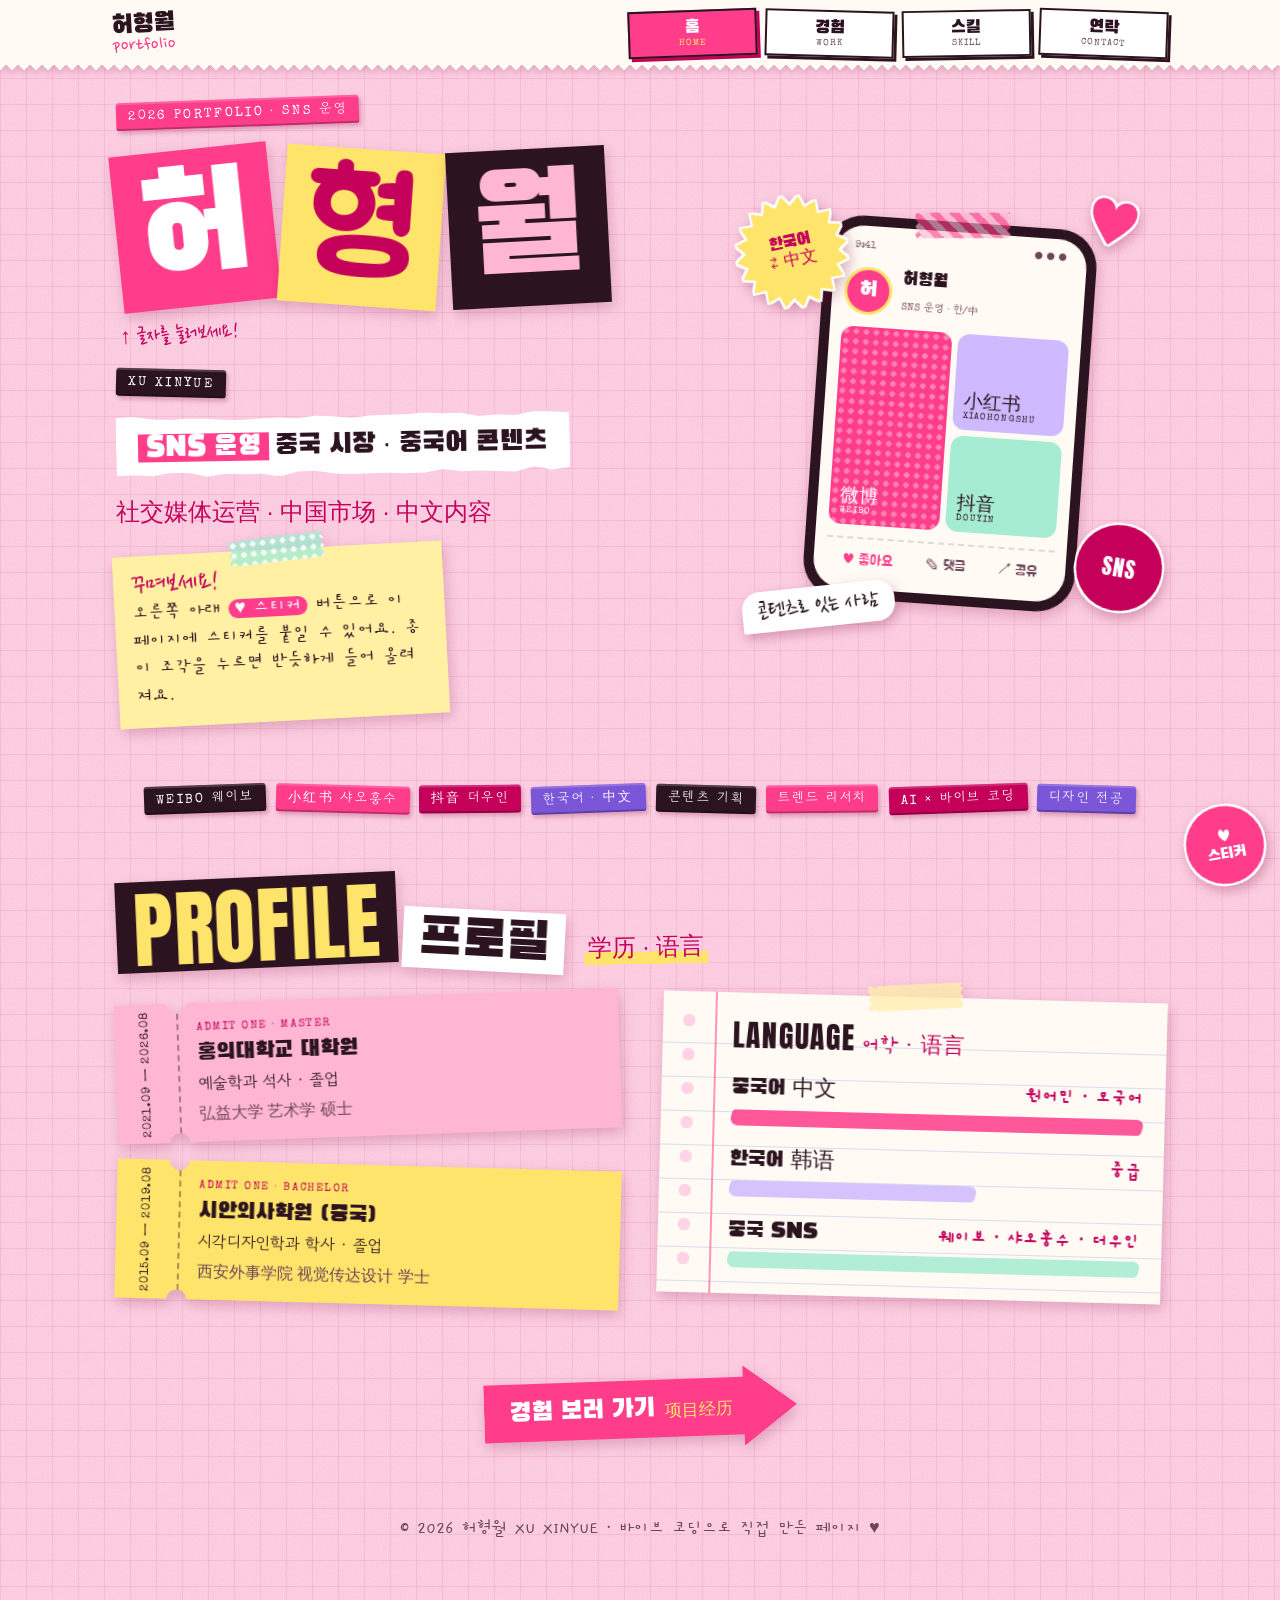
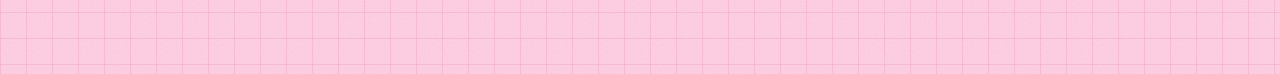
==== commit d35fab82: "Redesign portfolio as interactive pink collage Co-Authored-By: Claude Opus 5.5 <noreply@anthropic.co" ====
--- a/index.html
+++ b/index.html
@@ -4,54 +4,99 @@
 <meta charset="utf-8">
 <meta name="viewport" content="width=device-width, initial-scale=1, viewport-fit=cover">
 <title>허형월 | SNS 운영 포트폴리오</title>
+<meta name="description" content="허형월(XU XINYUE) · SNS 운영 포트폴리오 · 중국 시장 · 중국어 콘텐츠">
+<meta property="og:title" content="허형월 · SNS 운영 포트폴리오">
+<meta property="og:description" content="중국어 원어민 · 웨이보 · 샤오훙수 · 더우인 콘텐츠 운영">
+<meta name="theme-color" content="#fffaf4">
 <link rel="preconnect" href="https://fonts.googleapis.com">
-<link rel="stylesheet" href="https://fonts.googleapis.com/css2?family=Press+Start+2P&family=DotGothic16&family=Do+Hyeon&family=ZCOOL+QingKe+HuangYou&display=swap">
+<link rel="preconnect" href="https://fonts.gstatic.com" crossorigin>
+<link rel="stylesheet" href="https://fonts.googleapis.com/css2?family=Anton&family=Black+Han+Sans&family=Gaegu:wght@400;700&family=Gowun+Dodum&family=Jua&family=Nanum+Pen+Script&family=Special+Elite&family=ZCOOL+KuaiLe&display=swap">
 <link rel="stylesheet" href="style.css">
 </head>
-<body style="margin:0">
-<nav class="nav" aria-label="메인 메뉴"><div class="nav-in"><a class="logo" href="index.html">허형월</a><div class="tabs"><a href="index.html" aria-current="page"><b>HOME</b><small>홈</small></a><a href="quest.html"><b>QUEST</b><small>경험</small></a><a href="items.html"><b>ITEMS</b><small>스킬</small></a><a href="contact.html"><b>CONTACT</b><small>연락</small></a></div></div></nav>
+<body>
+<nav class="nav" aria-label="메인 메뉴"><div class="nav-in">
+<a class="logo" href="index.html">허형월<small>portfolio</small></a>
+<div class="tabs"><a class="tab" href="index.html" aria-current="page"><b>홈</b><small>HOME</small></a><a class="tab" href="work.html"><b>경험</b><small>WORK</small></a><a class="tab" href="skills.html"><b>스킬</b><small>SKILL</small></a><a class="tab" href="contact.html"><b>연락</b><small>CONTACT</small></a></div>
+</div></nav>
 <main class="wrap">
-<p class="stage">STAGE 1 / 4</p>
-<header class="hero">
-    <div>
-      <span class="eyebrow">★ PLAYER 1 SELECT</span>
-      <h1>허형월</h1>
-      <p class="names"><span>XU XINYUE</span></p>
-      <p class="role"><b>SNS 운영</b> 중국 시장 · 중국어 콘텐츠</p>
-      <p class="zh">社交媒体运营 · 中国市场 · 中文内容</p>
-      <div class="press">▶ PRESS START <span>_</span></div>
-    </div>
-    <div class="pix win avatar">
-      <div class="sticker">LV.2026<br>NEW GAME+</div>
-      <div class="bar"><span>PLAYER_01.PNG</span><span class="dots"><i></i><i></i><i></i></span></div>
-      <canvas id="sprite" width="160" height="160" aria-label="픽셀 아트 캐릭터"></canvas>
-    </div>
-  </header>
-<div class="ticker" aria-hidden="true"><div>
-    <span>♥ WEIBO 웨이보</span><span>♥ 小红书 샤오훙수</span><span>♥ 抖音 더우인</span><span>♥ 한국어 · 中文</span><span>♥ 콘텐츠 기획</span><span>♥ AI × 바이브 코딩</span><span>♥ 트렌드 리서치</span>
-    <span>♥ WEIBO 웨이보</span><span>♥ 小红书 샤오훙수</span><span>♥ 抖音 더우인</span><span>♥ 한국어 · 中文</span><span>♥ 콘텐츠 기획</span><span>♥ AI × 바이브 코딩</span><span>♥ 트렌드 리서치</span>
-  </div></div>
-<section class="pix win" aria-labelledby="st">
-    <div class="bar" style="background:var(--star)"><span>STATUS.SYS</span><span class="dots"><i></i><i></i><i></i></span></div>
-    <div class="body">
-      <h2 id="st">PLAYER STATUS</h2>
-      <p class="sub">학력 · 어학 / 学历 · 语言</p>
-      <div class="stats">
-        <div class="edu">
-          <div><small>2021.09 – 2026.08</small><b>홍익대학교 대학원 예술학과 석사</b><em>졸업 · 弘益大学 艺术学 硕士</em></div>
-          <div><small>2015.09 – 2019.08</small><b>시안외사학원 시각디자인학과 학사</b><em>졸업 · 西安外事学院 视觉传达设计 学士</em></div>
+
+<section class="hero">
+  <div class="hero-l">
+    <span class="label l-hot" style="--r:-2deg">2026 Portfolio · SNS 운영</span>
+    <h1 class="ransom" aria-label="허형월">
+      <span class="l s1" style="--r:-6deg" aria-hidden="true">허</span>
+      <span class="l s3" style="--r:4deg" aria-hidden="true">형</span>
+      <span class="l s4" style="--r:-3deg" aria-hidden="true">월</span>
+    </h1>
+    <p class="ransom-tip">↑ 글자를 눌러보세요!</p>
+    <span class="label" style="--r:1.5deg">XU XINYUE</span>
+    <div class="role torn"><mark>SNS 운영</mark>중국 시장 · 중국어 콘텐츠</div>
+    <p class="zh-hand">社交媒体运营 · 中国市场 · 中文内容</p>
+    <aside class="hint piece" style="--r:-3deg;--i:2"><span class="tape dot"></span><b>꾸며보세요!</b>오른쪽 아래 <em>♥ 스티커</em> 버튼으로 이 페이지에 스티커를 붙일 수 있어요. 종이 조각을 누르면 반듯하게 들어 올려져요.</aside>
+  </div>
+  <div class="hero-r">
+    <div class="phone" aria-hidden="true">
+      <span class="tape pink"></span>
+      <div class="screen">
+        <div class="sbar"><span>9:41</span><span>● ● ●</span></div>
+        <div class="prof"><span class="ava">허</span><div><b>허형월</b><small>SNS 운영 · 한/中</small></div></div>
+        <div class="tiles">
+          <div class="tile big">微博<small>WEIBO</small></div>
+          <div class="tile t2">小红书<small>XIAOHONGSHU</small></div>
+          <div class="tile t3">抖音<small>DOUYIN</small></div>
         </div>
-        <div style="display:grid;gap:16px;align-content:start">
-          <div class="stat"><div class="lbl">중국어 中文 <em>원어민 · 모국어</em></div><div class="meter" data-on="10" style="--c:var(--hot)"></div></div>
-          <div class="stat"><div class="lbl">한국어 韩语 <em>중급</em></div><div class="meter" data-on="6" style="--c:var(--lilac)"></div></div>
-          <div class="stat"><div class="lbl">중국 SNS 3대 플랫폼 <em>WEIBO · 小红书 · 抖音</em></div><div class="meter" data-on="10" style="--c:var(--bubble)"></div></div>
-        </div>
+        <div class="react"><span>♥ 좋아요</span><span>✎ 댓글</span><span>↗ 공유</span></div>
       </div>
     </div>
-  </section>
-<a class="next" href="quest.html">▶ NEXT STAGE <span>_</span></a>
-<p class="foot">© 2026 XU XINYUE · INSERT COIN TO CONTACT<br>MADE WITH VIBE CODING ♥</p>
+    <div class="stk a drag" aria-hidden="true"><span class="in">한국어<br>⇄ 中文</span></div>
+    <div class="stk b drag" aria-hidden="true"><span class="in">SNS</span></div>
+    <div class="stk c drag" aria-hidden="true"><span class="in">♥</span></div>
+    <div class="stk d drag" aria-hidden="true"><span class="in">콘텐츠로 잇는 사람</span></div>
+  </div>
+</section>
+
+<div class="labels" aria-label="키워드">
+  <span class="label">Weibo 웨이보</span><span class="label">小红书 샤오훙수</span><span class="label">抖音 더우인</span>
+  <span class="label">한국어 · 中文</span><span class="label">콘텐츠 기획</span><span class="label">트렌드 리서치</span>
+  <span class="label">AI × 바이브 코딩</span><span class="label">디자인 전공</span>
+</div>
+
+<section class="sec">
+  <div class="sec-h"><h2><span class="en">PROFILE</span><span class="ko">프로필</span></h2><p class="zh-sub">学历 · 语言</p></div>
+  <div class="profile">
+    <div class="tickets">
+      <div class="piece" style="--r:-2deg;--i:1"><div class="ticket" style="--c:var(--blush)">
+        <span class="stub">2021.09 — 2026.08</span>
+        <div class="main"><small>ADMIT ONE · MASTER</small><b>홍익대학교 대학원</b><span>예술학과 석사 · 졸업</span><em>弘益大学 艺术学 硕士</em></div>
+      </div></div>
+      <div class="piece" style="--r:1.5deg;--i:2"><div class="ticket" style="--c:var(--lemon)">
+        <span class="stub">2015.09 — 2019.08</span>
+        <div class="main"><small>ADMIT ONE · BACHELOR</small><b>시안외사학원 (중국)</b><span>시각디자인학과 학사 · 졸업</span><em>西安外事学院 视觉传达设计 学士</em></div>
+      </div></div>
+    </div>
+    <div class="piece notebook" style="--r:1.5deg;--i:3">
+      <span class="tape"></span>
+      <h3>LANGUAGE<span>어학 · 语言</span></h3>
+      <div class="lang" style="--w:100%;--c:var(--hot)"><div class="top"><b>중국어 中文</b><em>원어민 · 모국어</em></div><div class="hl"></div></div>
+      <div class="lang" style="--w:60%;--c:var(--lilac)"><div class="top"><b>한국어 韩语</b><em>중급</em></div><div class="hl"></div></div>
+      <div class="lang" style="--w:100%;--c:var(--mint)"><div class="top"><b>중국 SNS</b><em>웨이보 · 샤오훙수 · 더우인</em></div><div class="hl"></div></div>
+    </div>
+  </div>
+</section>
+
+<div class="next-wrap"><a class="next" href="work.html">경험 보러 가기 <small>项目经历</small></a></div>
+<p class="foot">© 2026 허형월 XU XINYUE · 바이브 코딩으로 직접 만든 페이지 ♥</p>
 </main>
+<button id="fab" class="fab" type="button" aria-expanded="false" aria-controls="tray">♥<br>스티커</button>
+<div id="tray" class="tray" hidden>
+  <div class="tray-in">
+    <div class="tray-h">
+      <p>스티커를 눌러 붙이고, 끌어서 옮겨요 · 두 번 탭하면 떼어져요</p>
+      <div class="tray-act"><button type="button" id="shuffle">↻ 섞기</button><button type="button" id="clear">모두 떼기</button></div>
+    </div>
+    <div class="tray-row" id="picks"></div>
+  </div>
+</div>
 <script src="main.js"></script>
 </body>
 </html>
--- a/style.css
+++ b/style.css
@@ -1,137 +1,292 @@
-
-body{margin:0}
-/* Layout: an 8-bit RPG "character file" in candy pink — title screen, status, quest log, inventory, special moves, save point. One light pink look by choice. */
+/* Layout: a pink scrapbook zine. Every page is a loose collage of paper pieces (tickets, receipts, sticky notes, label-maker tape, torn strips) on grid paper. One light paper look by choice. */
 :root{
-  --bg:#ffc6e2; --bg2:#ffb0d6; --paper:#fff3f9; --ink:#3b0a31;
-  --hot:#ff2e93; --bubble:#ff8cc6; --cherry:#d4005f; --lilac:#c49bff; --mint:#7ff0c8; --star:#ffe066;
-  --px:"Press Start 2P", "DotGothic16", monospace;
-  --dot:"DotGothic16", "Do Hyeon", monospace;
-  --ko:"Do Hyeon", "DotGothic16", sans-serif;
-  --zh:"ZCOOL QingKe HuangYou", "DotGothic16", sans-serif;
+  --bg:#ffd3e5; --grid:rgba(200,0,90,.09);
+  --paper:#fffaf4; --note:#fff0a3; --clip:#f6efe4;
+  --ink:#2b1420; --soft:#6d4659;
+  --hot:#ff3d8b; --cherry:#c4005a; --blush:#ffb6d2;
+  --mint:#a5ecd2; --lilac:#cfbaff; --lemon:#ffe46b; --sky:#bfe3ff;
+  --tape:rgba(255,238,175,.8);
+  --f-display:"Black Han Sans","Jua","Apple SD Gothic Neo",sans-serif;
+  --f-body:"Gowun Dodum","Apple SD Gothic Neo","Malgun Gothic",sans-serif;
+  --f-hand:"Gaegu","Nanum Pen Script",cursive;
+  --f-pen:"Nanum Pen Script","Gaegu",cursive;
+  --f-zh:"ZCOOL KuaiLe","PingFang SC","Microsoft YaHei",sans-serif;
+  --f-type:"Special Elite","Gowun Dodum","Courier New",monospace;
+  --f-cond:"Anton","Black Han Sans",Impact,sans-serif;
+  --f-round:"Jua","Gowun Dodum",sans-serif;
+  --drop:drop-shadow(2px 5px 7px rgba(120,0,50,.22));
+  --outline:drop-shadow(2px 0 0 #fff) drop-shadow(-2px 0 0 #fff) drop-shadow(0 2px 0 #fff) drop-shadow(0 -2px 0 #fff) drop-shadow(2px 5px 6px rgba(120,0,50,.28));
+  --burst:polygon(50.0% 0.0%,56.4% 9.5%,65.5% 2.4%,68.6% 13.5%,79.4% 9.5%,79.0% 21.0%,90.5% 20.6%,86.5% 31.4%,97.6% 34.5%,90.5% 43.6%,100.0% 50.0%,90.5% 56.4%,97.6% 65.5%,86.5% 68.6%,90.5% 79.4%,79.0% 79.0%,79.4% 90.5%,68.6% 86.5%,65.5% 97.6%,56.4% 90.5%,50.0% 100.0%,43.6% 90.5%,34.5% 97.6%,31.4% 86.5%,20.6% 90.5%,21.0% 79.0%,9.5% 79.4%,13.5% 68.6%,2.4% 65.5%,9.5% 56.4%,0.0% 50.0%,9.5% 43.6%,2.4% 34.5%,13.5% 31.4%,9.5% 20.6%,21.0% 21.0%,20.6% 9.5%,31.4% 13.5%,34.5% 2.4%,43.6% 9.5%);
   color-scheme:light;
 }
 *{box-sizing:border-box}
 html{background:var(--bg)}
 body{
-  background:
-    radial-gradient(circle at 15% 8%, rgba(255,255,255,.7), transparent 30%),
-    radial-gradient(circle at 90% 40%, rgba(196,155,255,.45), transparent 35%),
-    repeating-conic-gradient(var(--bg) 0 25%, var(--bg2) 0 50%) 0 0/32px 32px;
-  color:var(--ink); font-family:var(--ko); font-size:17px; line-height:1.6;
+  margin:0; position:relative; min-height:100vh;
+  background-color:var(--bg);
+  background-image:
+    url("data:image/svg+xml,<svg xmlns='http://www.w3.org/2000/svg' width='220' height='220'><filter id='n'><feTurbulence type='fractalNoise' baseFrequency='.85' numOctaves='2' stitchTiles='stitch'/><feColorMatrix values='0 0 0 0 .45  0 0 0 0 .05  0 0 0 0 .25  0 0 0 .09 0'/></filter><rect width='100%' height='100%' filter='url(%23n)'/></svg>"),
+    linear-gradient(var(--grid) 1px, transparent 1px),
+    linear-gradient(90deg, var(--grid) 1px, transparent 1px);
+  background-size:220px 220px, 26px 26px, 26px 26px;
+  color:var(--ink); font-family:var(--f-body); font-size:16px; line-height:1.7;
   overflow-x:hidden;
 }
-body::after{content:"";position:fixed;inset:0;pointer-events:none;z-index:50;
-  background:repeating-linear-gradient(to bottom, rgba(255,255,255,.18) 0 2px, transparent 2px 4px)}
-.wrap{max-width:1000px;margin:0 auto;padding-left:max(16px, env(safe-area-inset-left, 0px));padding-right:max(16px, env(safe-area-inset-right, 0px));padding-block:20px 60px;display:grid;gap:34px}
-
-.pix{background:var(--paper);position:relative;
-  box-shadow:0 -4px 0 0 var(--ink),0 4px 0 0 var(--ink),-4px 0 0 0 var(--ink),4px 0 0 0 var(--ink),8px 8px 0 4px var(--cherry)}
-.win{display:grid}
-.bar{font-family:var(--px);font-size:10px;letter-spacing:.06em;padding:8px 10px;display:flex;justify-content:space-between;align-items:center;gap:8px;color:var(--ink);border-bottom:4px solid var(--ink)}
-.bar .dots{display:flex;gap:6px}
-.bar .dots i{width:10px;height:10px;background:var(--ink);display:block}
-.body{padding:20px}
-
-.ticker{overflow:hidden;background:var(--hot);color:var(--paper);font-family:var(--px);font-size:11px;padding:9px 0;border-block:4px solid var(--ink);transform:rotate(-1.2deg);margin-inline:-16px}
-.ticker div{display:inline-flex;gap:40px;white-space:nowrap;animation:scroll 24s linear infinite;padding-left:20px}
-.ticker span::first-letter{color:var(--star)}
-@keyframes scroll{to{transform:translateX(-50%)}}
-
-.hero{display:grid;grid-template-columns:1.25fr .9fr;gap:28px;align-items:center}
-.hero .eyebrow{font-family:var(--px);font-size:11px;background:var(--ink);color:var(--star);display:inline-block;padding:6px 8px;margin-bottom:14px}
-.hero h1{margin:0;font-family:var(--ko);font-weight:400;font-size:clamp(64px,16vw,140px);line-height:1;letter-spacing:.02em;
-  color:var(--paper);text-shadow:4px 4px 0 var(--hot),8px 8px 0 var(--lilac),12px 12px 0 var(--ink)}
-.names{margin:20px 0 0;font-family:var(--ko);font-size:clamp(26px,5vw,34px);line-height:1.2}
-.names span{font-family:var(--px);font-size:clamp(12px,2.4vw,16px);color:var(--cherry);letter-spacing:.08em}
-.hero .role{font-family:var(--ko);font-size:clamp(20px,4vw,28px);margin:12px 0 4px;line-height:1.3}
-.hero .role b{background:var(--hot);color:var(--paper);padding:0 8px;font-weight:400}
-.hero .zh{font-family:var(--zh);font-size:22px;color:var(--cherry)}
-.press{margin-top:18px;font-family:var(--px);font-size:12px;color:var(--cherry);display:inline-block}
-.press span{animation:blink 1s steps(2) infinite}
-@keyframes blink{50%{opacity:0}}
-.avatar .bar{background:var(--mint)}
-.avatar canvas{width:100%;height:auto;display:block;image-rendering:pixelated}
-.sticker{position:absolute;font-family:var(--px);font-size:10px;line-height:1.6;background:var(--star);color:var(--ink);padding:10px 12px;border:4px solid var(--ink);transform:rotate(8deg);right:-14px;top:-24px;z-index:2}
-
-h2{margin:0 0 4px;font-family:var(--px);font-size:clamp(16px,3.4vw,24px);color:var(--hot);text-shadow:3px 3px 0 var(--ink);text-wrap:balance}
-.sub{font-family:var(--ko);color:var(--cherry);margin:0 0 18px;font-size:18px}
-.title-block{padding:6px 4px 0}
-
-.stats{display:grid;grid-template-columns:repeat(auto-fit,minmax(260px,1fr));gap:24px}
-.edu{display:grid;gap:14px}
-.edu div{display:grid;gap:2px;border-left:6px solid var(--hot);padding-left:12px}
-.edu small{font-family:var(--px);font-size:9px;color:var(--cherry);font-variant-numeric:tabular-nums}
-.edu b{font-weight:400;font-size:20px;line-height:1.3}
-.edu em{font-style:normal;font-family:var(--dot);font-size:14px}
-.stat{display:grid;gap:6px}
-.stat .lbl{display:flex;justify-content:space-between;gap:10px;font-size:18px}
-.stat .lbl em{font-style:normal;font-family:var(--px);font-size:9px;color:var(--cherry);align-self:center;text-align:right}
-.meter{display:grid;grid-template-columns:repeat(10,1fr);gap:3px;background:var(--ink);padding:3px}
-.meter i{height:14px;background:#f6d7e8}
-.meter i.on{background:var(--c,var(--hot))}
-
-.quests{display:grid;grid-template-columns:repeat(auto-fit,minmax(280px,1fr));gap:28px}
-.q .body{display:grid;gap:10px;align-content:start}
-.q .meta{display:flex;flex-wrap:wrap;gap:8px;align-items:center}
-.rank{font-family:var(--px);font-size:9px;color:var(--paper);background:var(--ink);padding:5px 6px}
-.date{font-family:var(--px);font-size:9px;color:var(--cherry)}
-.q h3{margin:0;font-family:var(--ko);font-size:23px;line-height:1.25;font-weight:400}
-.q h3 small{display:block;font-family:var(--zh);font-size:17px;color:var(--cherry)}
-.q ul{margin:0;padding:0;list-style:none;display:grid;gap:6px;font-family:var(--dot);font-size:15px;line-height:1.6}
-.q li{display:grid;grid-template-columns:auto 1fr;gap:8px}
-.q li::before{content:"♥";color:var(--hot);font-size:12px;padding-top:2px}
+body::before{content:"";position:fixed;inset:0 0 auto;height:env(safe-area-inset-top,0px);z-index:31;background:var(--paper)}
+a{color:inherit}
+:focus-visible{outline:3px solid var(--cherry);outline-offset:3px}
+
+/* ---------- nav ---------- */
+.nav{position:sticky;top:env(safe-area-inset-top,0px);z-index:30;background:var(--paper);filter:drop-shadow(0 4px 3px rgba(120,0,50,.16))}
+.nav::after{content:"";position:absolute;left:0;right:0;top:100%;height:6px;
+  background:linear-gradient(135deg,var(--paper) 25%,transparent 25%) 0 0/12px 12px repeat-x,
+             linear-gradient(225deg,var(--paper) 25%,transparent 25%) 0 0/12px 12px repeat-x}
+.nav-in{max-width:1080px;margin:0 auto;padding-left:max(12px, env(safe-area-inset-left, 0px));padding-right:max(12px, env(safe-area-inset-right, 0px));padding-block:10px 8px;display:flex;align-items:center;gap:14px}
+.logo{font-family:var(--f-display);font-size:26px;line-height:1;text-decoration:none;display:grid;transform:rotate(-3deg)}
+.logo small{font-family:var(--f-pen);font-size:20px;color:var(--hot);margin-top:-2px}
+.tabs{display:grid;grid-template-columns:repeat(4,1fr);gap:8px;flex:1;margin-left:auto;max-width:540px}
+.tab{display:grid;justify-items:center;line-height:1.1;text-decoration:none;padding:7px 4px 6px;background:#fff;border:2px solid var(--ink);box-shadow:3px 3px 0 var(--ink);transform:rotate(var(--r,0deg));transition:transform .2s, box-shadow .2s}
+.tab:nth-child(1){--r:-2deg}.tab:nth-child(2){--r:1.5deg}.tab:nth-child(3){--r:-1deg}.tab:nth-child(4){--r:2deg}
+.tab b{font-family:var(--f-display);font-weight:400;font-size:18px}
+.tab small{font-family:var(--f-type);font-size:9px;letter-spacing:.12em;color:var(--soft)}
+.tab:hover{transform:rotate(0) translateY(-2px);background:var(--lemon)}
+.tab[aria-current]{background:var(--hot);color:#fff;border-color:var(--ink);box-shadow:3px 3px 0 var(--cherry)}
+.tab[aria-current] small{color:var(--lemon)}
+
+/* ---------- page frame ---------- */
+.wrap{max-width:1080px;margin:0 auto;padding-left:max(16px, env(safe-area-inset-left, 0px));padding-right:max(16px, env(safe-area-inset-right, 0px));padding-block:34px 130px;display:grid;gap:64px;overflow-x:clip}
+.foot{text-align:center;font-family:var(--f-hand);font-size:18px;color:var(--soft);margin:0}
+
+/* shared collage bits */
+.piece{position:relative;transform:rotate(var(--r,0deg));filter:var(--drop);transition:transform .25s ease;cursor:pointer;animation:stick .55s cubic-bezier(.3,1.6,.5,1) backwards;animation-delay:calc(var(--i,0) * 90ms)}
+.piece.lift{transform:rotate(0deg) scale(1.03);z-index:6}
+@keyframes stick{from{transform:rotate(calc(var(--r,0deg) - 7deg)) scale(1.08)}}
+.tape{position:absolute;top:-13px;left:50%;width:96px;height:26px;background:var(--tape);transform:translateX(-50%) rotate(var(--tr,-4deg));z-index:2;
+  clip-path:polygon(0 8%,4% 0,8% 10%,12% 0,100% 0,96% 12%,100% 25%,96% 40%,100% 55%,96% 70%,100% 85%,96% 100%,10% 100%,6% 90%,2% 100%,0 85%,4% 70%,0 55%,4% 40%,0 25%)}
+.tape.pink{background:repeating-linear-gradient(45deg,rgba(255,61,139,.62) 0 7px,rgba(255,182,210,.62) 7px 14px)}
+.tape.dot{background:radial-gradient(circle,rgba(255,255,255,.85) 2.5px,transparent 3px) 0 0/10px 10px,rgba(166,236,210,.8)}
+.tape.tl{left:-14px;top:6px;transform:rotate(-38deg);width:80px}
+.tape.tr{left:auto;right:-14px;top:6px;transform:rotate(38deg);width:80px}
+
+.label{display:inline-block;font-family:var(--f-type);text-transform:uppercase;letter-spacing:.18em;font-size:13px;line-height:1;color:#fff;background:var(--lc,var(--ink));padding:8px 12px 7px;transform:rotate(var(--r,0deg));box-shadow:inset 0 2px 0 rgba(255,255,255,.18),inset 0 -2px 0 rgba(0,0,0,.25),2px 3px 4px rgba(120,0,50,.25);border-radius:3px}
+.l-hot{--lc:var(--hot)}.l-cherry{--lc:var(--cherry)}.l-lilac{--lc:#7b56d8}.l-mint{--lc:#1a8a68}
+
+.sec{display:grid;gap:30px}
+.sec-h{display:flex;flex-wrap:wrap;align-items:flex-end;gap:8px 18px}
+.sec-h h2{margin:0;display:flex;flex-wrap:wrap;gap:6px;align-items:flex-end;font-weight:400;line-height:1}
+.sec-h .en{font-family:var(--f-cond);font-size:clamp(46px,9vw,84px);letter-spacing:.01em;background:var(--ink);color:var(--lemon);padding:.08em .2em 0;transform:rotate(-2.5deg);filter:var(--drop)}
+.sec-h .ko{font-family:var(--f-display);font-size:clamp(30px,6vw,52px);background:#fff;padding:.12em .3em .06em;transform:rotate(3deg) translateY(4px);filter:var(--drop)}
+.zh-sub{margin:0;font-family:var(--f-zh);font-size:24px;color:var(--cherry);background:linear-gradient(transparent 60%, var(--lemon) 60% 90%, transparent 90%);padding:0 4px;transform:rotate(-1deg)}
+
+.next-wrap{display:grid;justify-items:center;filter:var(--drop)}
+.next{display:inline-flex;align-items:baseline;gap:10px;font-family:var(--f-display);font-size:clamp(20px,4vw,26px);color:#fff;background:var(--hot);padding:18px 64px 18px 26px;text-decoration:none;
+  clip-path:polygon(0 14%,83% 14%,83% 0,100% 50%,83% 100%,83% 86%,0 86%);transform:rotate(-2deg);transition:transform .2s, background .2s}
+.next small{font-family:var(--f-zh);font-size:17px;color:var(--lemon)}
+.next:hover{transform:rotate(0) translateX(6px);background:var(--cherry)}
+
+/* ---------- home ---------- */
+.hero{display:grid;grid-template-columns:minmax(0,1.15fr) minmax(0,.85fr);gap:40px;align-items:center}
+.hero-l{display:grid;gap:16px;justify-items:start;min-width:0}
+.ransom{margin:6px 0 0;display:flex;flex-wrap:wrap;gap:8px;align-items:flex-end;font-weight:400}
+.ransom .l{display:inline-block;font-size:clamp(64px,16vw,138px);line-height:1;padding:.1em .16em .04em;transform:rotate(var(--r,0deg));filter:var(--drop);cursor:pointer;user-select:none;transition:transform .2s}
+.ransom .l:hover{transform:rotate(0) scale(1.05)}
+.s1{font-family:var(--f-display);background:var(--hot);color:#fff}
+.s2{font-family:var(--f-hand);font-weight:700;background:#fff radial-gradient(circle,rgba(255,61,139,.22) 2px,transparent 2.5px) 0 0/9px 9px;color:var(--ink)}
+.s3{font-family:var(--f-round);background:var(--lemon);color:var(--cherry)}
+.s4{font-family:var(--f-display);background:var(--ink);color:var(--blush)}
+.s5{font-family:var(--f-hand);font-weight:700;background:var(--mint);color:var(--ink)}
+.s6{font-family:var(--f-round);background:var(--lilac);color:var(--ink);border-radius:50% 46% 50% 44%}
+.s7{font-family:var(--f-pen);background:#fff;color:var(--hot);font-size:clamp(78px,19vw,166px)!important;padding-inline:.22em!important}
+.ransom-tip{font-family:var(--f-pen);font-size:22px;color:var(--cherry);margin:-6px 0 0 4px;transform:rotate(-3deg)}
+.role{font-family:var(--f-display);font-size:clamp(20px,3.6vw,28px);line-height:1.3;background:#fff;padding:14px 22px 12px;filter:var(--drop);transform:rotate(-1deg)}
+.role mark{background:var(--hot);color:#fff;padding:0 8px;margin-right:6px}
+.zh-hand{margin:0;font-family:var(--f-zh);font-size:clamp(19px,3vw,24px);color:var(--cherry)}
+.hint{max-width:330px;background:var(--note);padding:16px 18px 18px;font-family:var(--f-hand);font-size:19px;line-height:1.45;cursor:default}
+.hint b{display:block;font-family:var(--f-pen);font-size:28px;font-weight:400;color:var(--cherry);line-height:1}
+.hint em{font-style:normal;background:var(--hot);color:#fff;padding:0 6px;border-radius:10px;white-space:nowrap}
+
+.hero-r{position:relative;display:grid;place-items:center;padding:34px 18px 26px;min-width:0}
+.phone{position:relative;width:min(272px,74vw);background:var(--ink);border-radius:38px;padding:10px;transform:rotate(4deg);filter:var(--drop)}
+.phone .tape{top:-10px}
+.screen{background:var(--paper);border-radius:29px;overflow:hidden;display:grid;gap:12px;padding:12px 12px 16px}
+.sbar{display:flex;justify-content:space-between;font-family:var(--f-type);font-size:10px;color:var(--soft);padding:0 8px}
+.prof{display:flex;gap:10px;align-items:center}
+.ava{flex:none;width:48px;height:48px;border-radius:50%;display:grid;place-items:center;font-family:var(--f-display);font-size:22px;color:#fff;background:var(--hot);border:3px solid var(--lemon)}
+.prof b{display:block;font-family:var(--f-display);font-weight:400;font-size:18px;line-height:1.1}
+.prof small{font-family:var(--f-type);font-size:10px;color:var(--soft);letter-spacing:.04em}
+.tiles{display:grid;grid-template-columns:1fr 1fr;grid-template-rows:96px 96px;gap:6px}
+.tile{border-radius:12px;display:grid;align-content:end;padding:8px 10px;font-family:var(--f-zh);font-size:19px;line-height:1.1;color:var(--ink)}
+.tile small{font-family:var(--f-type);font-size:9px;letter-spacing:.12em}
+.tile.big{grid-row:span 2;background:var(--hot) radial-gradient(circle,rgba(255,255,255,.35) 2.5px,transparent 3px) 0 0/10px 10px;color:#fff}
+.tile.t2{background:var(--lilac)}
+.tile.t3{background:var(--mint)}
+.react{display:flex;justify-content:space-around;font-family:var(--f-round);font-size:14px;color:var(--soft);border-top:2px dashed rgba(43,20,32,.15);padding-top:10px}
+.react span:first-child{color:var(--hot)}
+
+.stk{position:absolute;display:grid;place-items:center;text-align:center;filter:var(--outline);z-index:3;user-select:none;touch-action:auto}
+.stk .in{display:grid;place-items:center;width:100%;height:100%;padding:8px;line-height:1.05}
+.stk.a{width:112px;height:112px;left:0;top:8px;transform:rotate(-12deg)}
+.stk.a .in{clip-path:var(--burst);background:var(--lemon);font-family:var(--f-display);font-size:17px;color:var(--cherry)}
+.stk.b{width:86px;height:86px;right:2px;bottom:20px;transform:rotate(10deg)}
+.stk.b .in{border-radius:50%;background:var(--cherry);color:#fff;font-family:var(--f-cond);font-size:22px;letter-spacing:.04em}
+.stk.c{width:70px;height:70px;right:16px;top:0;transform:rotate(14deg)}
+.stk.c .in{font-size:62px;color:var(--hot);padding:0}
+.stk.d{width:auto;height:auto;left:8px;bottom:6px;transform:rotate(-6deg)}
+.stk.d .in{background:#fff;font-family:var(--f-pen);font-size:24px;padding:6px 14px;border-radius:18px 18px 18px 2px;color:var(--ink)}
+
+.labels{display:flex;flex-wrap:wrap;justify-content:center;gap:14px 10px;padding-inline:4px}
+.labels .label:nth-child(3n+1){--r:-2deg}.labels .label:nth-child(3n+2){--r:1.5deg}.labels .label:nth-child(3n){--r:-.5deg}
+.labels .label:nth-child(4n+2){--lc:var(--hot)}.labels .label:nth-child(4n+3){--lc:var(--cherry)}.labels .label:nth-child(4n){--lc:#7b56d8}
+
+.profile{display:grid;grid-template-columns:minmax(0,1fr) minmax(0,1fr);gap:40px;align-items:start}
+.tickets{display:grid;gap:28px}
+.ticket{display:grid;grid-template-columns:62px 1fr;background:var(--c,var(--blush));min-height:132px;
+  -webkit-mask:radial-gradient(10px circle at 62px 0,transparent 98%,#000) top/100% 51% no-repeat,radial-gradient(10px circle at 62px 100%,transparent 98%,#000) bottom/100% 51% no-repeat;
+          mask:radial-gradient(10px circle at 62px 0,transparent 98%,#000) top/100% 51% no-repeat,radial-gradient(10px circle at 62px 100%,transparent 98%,#000) bottom/100% 51% no-repeat}
+.stub{writing-mode:vertical-rl;transform:rotate(180deg);display:grid;place-items:center;font-family:var(--f-type);font-size:12px;letter-spacing:.06em;font-variant-numeric:tabular-nums;color:var(--ink)}
+.ticket .main{border-left:2px dashed rgba(43,20,32,.4);padding:16px 18px;display:grid;gap:2px;align-content:center}
+.ticket small{font-family:var(--f-type);font-size:11px;letter-spacing:.14em;color:var(--cherry)}
+.ticket b{font-family:var(--f-display);font-weight:400;font-size:23px;line-height:1.25}
+.ticket em{font-style:normal;font-family:var(--f-zh);font-size:16px;color:var(--soft)}
+
+.notebook{background:var(--paper);
+  background-image:linear-gradient(90deg,transparent 52px,rgba(255,61,139,.55) 52px 54px,transparent 54px),repeating-linear-gradient(transparent 0 33px,rgba(70,120,210,.22) 33px 34px);
+  background-position:0 0,0 18px;padding:26px 22px 26px 70px;cursor:default}
+.notebook::before{content:"";position:absolute;left:16px;top:12px;bottom:12px;width:20px;background:radial-gradient(circle,var(--bg) 6px,transparent 6.5px) 0 0/20px 34px repeat-y}
+.notebook h3{margin:0 0 6px;font-family:var(--f-cond);font-weight:400;font-size:30px;letter-spacing:.04em;line-height:1.1}
+.notebook h3 span{font-family:var(--f-hand);font-size:22px;color:var(--cherry);margin-left:6px;letter-spacing:0}
+.lang{display:grid;gap:2px;margin-top:16px}
+.lang .top{display:flex;justify-content:space-between;align-items:baseline;gap:10px;flex-wrap:wrap}
+.lang b{font-family:var(--f-display);font-weight:400;font-size:22px}
+.lang em{font-style:normal;font-family:var(--f-hand);font-weight:700;font-size:19px;color:var(--cherry)}
+.hl{position:relative;height:16px}
+.hl::before{content:"";position:absolute;left:0;top:0;bottom:0;width:var(--w);background:var(--c);opacity:.85;transform:skew(-14deg);border-radius:3px 8px 4px 9px}
+
+/* ---------- work ---------- */
+.cards{display:grid;grid-template-columns:repeat(auto-fit,minmax(min(100%,300px),1fr));gap:52px 40px;padding-top:6px;align-items:start}
+.card{padding:30px 24px 24px;display:grid;gap:12px;align-content:start}
+.card h3{margin:0;font-family:var(--f-display);font-weight:400;font-size:24px;line-height:1.28;text-wrap:balance}
+.card h3 .zh{display:block;font-family:var(--f-zh);font-size:18px;color:var(--cherry);margin-top:6px}
+.card ul{margin:0;padding:0;list-style:none;display:grid;gap:7px}
+.card li{display:grid;grid-template-columns:auto 1fr;gap:9px}
+.card li::before{content:"♥";color:var(--hot);font-size:12px;padding-top:4px}
+.meta{display:flex;flex-wrap:wrap;align-items:center;gap:10px}
+.kick{font-family:var(--f-cond);font-size:15px;letter-spacing:.12em;background:var(--hot);color:#fff;padding:3px 10px 1px}
+.stamp{font-family:var(--f-type);font-size:13px;letter-spacing:.1em;color:var(--cherry);border:3px double var(--cherry);padding:3px 10px 2px;transform:rotate(-5deg);border-radius:4px;font-variant-numeric:tabular-nums}
 .tags{display:flex;flex-wrap:wrap;gap:6px}
-.tags span{font-family:var(--px);font-size:8px;line-height:1;padding:6px 7px;background:var(--paper);color:var(--cherry);border:2px solid var(--hot)}
-
-.inv{display:grid;grid-template-columns:repeat(auto-fill,minmax(132px,1fr));gap:14px}
-.slot{background:var(--ink);border:4px solid var(--bubble);padding:14px 10px;display:grid;gap:8px;justify-items:center;text-align:center;color:var(--paper)}
-.slot .ico{font-family:var(--px);font-size:16px;width:52px;height:52px;display:grid;place-items:center;color:var(--ink);border:3px solid var(--paper)}
-.slot b{font-weight:400;font-size:18px;line-height:1.2}
-.slot small{font-family:var(--px);font-size:8px;color:var(--bubble);line-height:1.6}
-
-.moves{display:grid;gap:18px}
-.move{display:grid;grid-template-columns:auto 1fr;gap:16px;align-items:start}
-.move .key{font-family:var(--px);font-size:11px;background:var(--hot);color:var(--paper);padding:12px 10px;border:4px solid var(--ink);box-shadow:4px 4px 0 var(--lilac);white-space:nowrap}
-.move h3{margin:0;font-weight:400;font-size:22px}
-.move p{margin:2px 0 0;font-family:var(--dot);font-size:15px;max-width:62ch}
-
-.save{text-align:center;display:grid;gap:14px;justify-items:center}
-.save .big{font-family:var(--px);font-size:clamp(20px,5vw,36px);color:var(--hot);text-shadow:4px 4px 0 var(--ink)}
-.save p{margin:0;font-size:20px}
-.contact{display:grid;gap:12px;width:100%;max-width:460px}
-.crow{display:grid;grid-template-columns:auto 1fr auto;gap:10px;align-items:center;background:var(--ink);color:var(--paper);padding:10px 12px;text-align:left}
-.crow small{font-family:var(--px);font-size:8px;color:var(--bubble)}
-.crow span{font-family:var(--dot);font-size:16px;min-width:0;overflow-wrap:anywhere;user-select:all}
-.crow button{font-family:var(--px);font-size:8px;background:var(--hot);color:var(--paper);border:3px solid var(--paper);padding:7px 8px;cursor:pointer}
-.crow button:hover{background:var(--star);color:var(--ink)}
-.crow button:focus-visible{outline:3px solid var(--star);outline-offset:2px}
-.foot{font-family:var(--px);font-size:9px;text-align:center;color:var(--cherry);line-height:2}
-
-@media (max-width:720px){
-  .avatar{max-width:300px;width:100%;justify-self:center}
-  .hero{grid-template-columns:1fr}
-  .sticker{right:6px}
-  .body{padding:16px}
-  .move{grid-template-columns:1fr}
-  .move .key{justify-self:start}
-}
-@media (prefers-reduced-motion:reduce){.ticker div,.press span{animation:none}}
-
-.nav{position:sticky;top:env(safe-area-inset-top,0px);z-index:40;background:var(--ink);border-bottom:4px solid var(--hot);box-shadow:0 4px 0 var(--cherry)}
-body::before{content:"";position:fixed;inset:0 0 auto;height:env(safe-area-inset-top,0px);z-index:41;background:var(--ink)}
-.nav-in{max-width:1000px;margin:0 auto;padding-left:max(10px, env(safe-area-inset-left, 0px));padding-right:max(10px, env(safe-area-inset-right, 0px));padding-block:8px;display:flex;align-items:center;gap:10px}
-.logo{font-family:var(--ko);font-size:22px;color:var(--paper);text-decoration:none;white-space:nowrap;text-shadow:2px 2px 0 var(--hot)}
-.tabs{display:grid;grid-template-columns:repeat(4,1fr);gap:6px;flex:1;margin-left:auto;max-width:560px}
-.tabs a{display:grid;justify-items:center;gap:3px;text-decoration:none;color:var(--paper);background:#5a1a4b;border:3px solid var(--paper);padding:6px 2px;box-shadow:3px 3px 0 #000}
-.tabs a b{font-family:var(--px);font-size:9px;font-weight:400;letter-spacing:.04em}
-.tabs a small{font-family:var(--ko);font-size:14px;line-height:1;color:var(--bubble)}
-.tabs a:hover{background:var(--cherry)}
-.tabs a[aria-current]{background:var(--hot);border-color:var(--star);transform:translate(2px,2px);box-shadow:1px 1px 0 #000}
-.tabs a[aria-current] small{color:var(--star)}
-.tabs a:focus-visible{outline:3px solid var(--star);outline-offset:2px}
-.next{justify-self:center;display:inline-flex;gap:10px;align-items:center;font-family:var(--px);font-size:12px;text-decoration:none;color:var(--paper);background:var(--hot);border:4px solid var(--ink);padding:14px 18px;box-shadow:6px 6px 0 var(--ink)}
-.next:hover{background:var(--cherry)}
-.next span{animation:blink 1s steps(2) infinite}
-.stage{font-family:var(--px);font-size:10px;color:var(--cherry);text-align:center}
-@media (max-width:560px){.logo{display:none}.tabs{max-width:none}.tabs a b{font-size:8px}}
-@media (prefers-reduced-motion:reduce){.next span{animation:none}}
+.tags span{font-family:var(--f-type);font-size:11px;letter-spacing:.08em;background:var(--ink);color:#fff;padding:4px 8px 3px}
+.c-clip{background:var(--clip) radial-gradient(circle,rgba(43,20,32,.08) 1.5px,transparent 2px) 0 0/7px 7px}
+.c-note{background:var(--note)}
+.c-note::after{content:"";position:absolute;right:0;bottom:0;width:34px;height:34px;background:linear-gradient(135deg,rgba(0,0,0,.12) 0 50%,#f6dd6a 50%)}
+.c-receipt{background:#fff;font-family:var(--f-type);font-size:14px;padding-bottom:36px;
+  -webkit-mask:linear-gradient(#000 0 0) top/100% calc(100% - 10px) no-repeat,conic-gradient(from -45deg at bottom,#0000,#000 1deg 89deg,#0000 90deg) bottom/18px 10px repeat-x;
+          mask:linear-gradient(#000 0 0) top/100% calc(100% - 10px) no-repeat,conic-gradient(from -45deg at bottom,#0000,#000 1deg 89deg,#0000 90deg) bottom/18px 10px repeat-x}
+.c-receipt li{font-family:var(--f-body);font-size:15px}
+.c-receipt li::before{content:"✓"}
+.rc-h{display:grid;justify-items:center;text-align:center;gap:2px;border-bottom:2px dashed rgba(43,20,32,.35);padding-bottom:12px}
+.rc-h b{font-family:var(--f-cond);font-weight:400;font-size:28px;letter-spacing:.14em}
+.rc-f{display:flex;justify-content:space-between;border-top:2px dashed rgba(43,20,32,.35);padding-top:10px;letter-spacing:.1em}
+.c-index{background:#fff repeating-linear-gradient(transparent 0 29px,rgba(70,120,210,.2) 29px 30px);background-position:0 54px;border-top:40px solid var(--blush)}
+.c-index .tape{top:-26px}
+
+/* ---------- skills ---------- */
+.sheet{position:relative;background:#fff repeating-linear-gradient(135deg,transparent 0 14px,rgba(255,61,139,.06) 14px 15px);border:2px dashed rgba(196,0,90,.35);border-radius:22px;padding:30px 20px 30px;display:grid;gap:24px}
+.sheet-h{display:flex;flex-wrap:wrap;align-items:center;gap:8px 14px}
+.sheet-h p{margin:0;font-family:var(--f-pen);font-size:24px;color:var(--cherry)}
+.fine-only{display:none}
+@media (pointer:fine){.fine-only{display:inline}}
+.sk-grid{display:grid;grid-template-columns:repeat(auto-fill,minmax(132px,1fr));gap:28px 14px;justify-items:center}
+.sk{width:136px;height:136px;filter:var(--outline);transform:rotate(var(--r,0deg));user-select:none}
+.sk .in{width:100%;height:100%;display:grid;place-content:center;justify-items:center;text-align:center;gap:2px;background:var(--c);padding:14px;color:var(--fg,var(--ink))}
+.sk i{font-style:normal;font-family:var(--f-display);font-size:32px;line-height:1}
+.sk b{font-family:var(--f-round);font-weight:400;font-size:15px;line-height:1.2}
+.sk small{font-family:var(--f-type);font-size:10px;letter-spacing:.08em;opacity:.8}
+.sh-circle .in{border-radius:50%}
+.sh-burst .in{clip-path:var(--burst);padding:26px}
+.sh-burst b{font-size:14px}
+.sh-square .in{border-radius:26px}
+.sh-blob .in{border-radius:58% 42% 52% 48% / 46% 56% 44% 54%}
+.drag{cursor:grab;touch-action:auto}
+.drag.grab,.placed.grab{cursor:grabbing;z-index:25}
+@media (pointer:fine){.drag{touch-action:none}}
+
+.moves{display:grid;grid-template-columns:repeat(auto-fit,minmax(min(100%,320px),1fr));gap:44px 40px;align-items:start}
+.cut{display:grid;gap:0;cursor:pointer}
+.rn{display:flex;flex-wrap:wrap;gap:4px;align-items:flex-end;margin:0;font-weight:400;line-height:1;position:relative;z-index:1}
+.rn span{padding:.14em .3em .08em;transform:rotate(var(--wr,0deg))}
+.w1{font-family:var(--f-display);font-size:26px;background:var(--hot);color:#fff;--wr:-2deg}
+.w2{font-family:var(--f-hand);font-weight:700;font-size:30px;background:#fff;--wr:2deg}
+.w3{font-family:var(--f-cond);font-size:26px;background:var(--ink);color:var(--lemon);letter-spacing:.04em;--wr:-1deg}
+.w4{font-family:var(--f-round);font-size:25px;background:var(--lemon);--wr:3deg}
+.w5{font-family:var(--f-zh);font-size:24px;background:var(--lilac);--wr:-3deg}
+.w6{font-family:var(--f-display);font-size:26px;background:var(--mint);--wr:1deg}
+.cut p{margin:-4px 0 0 12px;background:#fff;padding:20px 22px 18px;font-size:16px;max-width:62ch}
+
+/* ---------- contact ---------- */
+.letter{position:relative;justify-self:center;width:100%;max-width:720px;background:var(--paper) repeating-linear-gradient(transparent 0 39px,rgba(255,61,139,.22) 39px 40px);background-position:0 26px;padding:34px clamp(20px,5vw,48px) 34px;display:grid;gap:14px;cursor:default}
+.letter-h{display:flex;justify-content:space-between;align-items:flex-start;gap:16px}
+.dear{margin:8px 0 0;font-family:var(--f-pen);font-size:clamp(34px,6vw,46px);line-height:1;color:var(--cherry)}
+.pstamp{flex:none;position:relative;width:104px;padding:7px;background:radial-gradient(circle,transparent 3.4px,#fff 4px) -5px -5px/10px 10px;transform:rotate(6deg);filter:var(--drop)}
+.pstamp .in{background:var(--hot);color:#fff;display:grid;justify-items:center;padding:10px 4px 8px;line-height:1.1}
+.pstamp b{font-family:var(--f-cond);font-weight:400;font-size:26px;letter-spacing:.06em}
+.pstamp span{font-family:var(--f-display);font-size:20px;color:var(--lemon)}
+.pstamp small{font-family:var(--f-type);font-size:9px;letter-spacing:.1em;margin-top:4px}
+.pmark{position:absolute;left:-46px;bottom:-26px;width:92px;height:92px;border-radius:50%;border:2px solid rgba(196,0,90,.7);display:grid;place-items:center;text-align:center;font-family:var(--f-type);font-size:9px;letter-spacing:.08em;color:rgba(196,0,90,.85);line-height:1.4;transform:rotate(-14deg)}
+.letter .body{font-family:var(--f-hand);font-size:clamp(19px,3.4vw,23px);line-height:40px;display:grid;gap:0}
+.letter .body p{margin:0}
+.letter .zh{font-family:var(--f-zh);color:var(--cherry)}
+.sign{justify-self:end;font-family:var(--f-pen);font-size:46px;line-height:1;color:var(--ink);transform:rotate(-4deg);margin-top:6px}
+.contacts{display:grid;gap:18px;justify-items:center}
+.crow{display:flex;flex-wrap:wrap;align-items:center;justify-content:center;gap:10px}
+.val{font-family:var(--f-type);font-size:clamp(16px,3.6vw,20px);background:#fff;padding:8px 14px 6px;filter:var(--drop);user-select:all;overflow-wrap:anywhere;min-width:0}
+.copy{font-family:var(--f-hand);font-weight:700;font-size:18px;background:var(--lemon);color:var(--ink);border:2px solid var(--ink);padding:2px 14px;box-shadow:3px 3px 0 var(--ink);cursor:pointer;transform:rotate(-3deg)}
+.copy:hover{background:var(--hot);color:#fff}
+
+/* ---------- sticker tray ---------- */
+.fab{position:fixed;right:calc(16px + env(safe-area-inset-right,0px));bottom:calc(16px + env(safe-area-inset-bottom,0px));z-index:40;width:78px;height:78px;border-radius:50%;border:0;background:var(--hot);color:#fff;font-family:var(--f-display);font-size:16px;line-height:1.15;cursor:pointer;transform:rotate(-10deg);filter:var(--outline);transition:transform .2s}
+.fab:hover{transform:rotate(0) scale(1.06)}
+.tray{position:fixed;left:0;right:0;bottom:0;z-index:39;background:var(--paper);padding-left:max(16px, env(safe-area-inset-left, 0px));padding-right:max(16px, env(safe-area-inset-right, 0px));padding-block:20px calc(16px + env(safe-area-inset-bottom,0px));filter:drop-shadow(0 -4px 8px rgba(120,0,50,.2))}
+.tray::before{content:"";position:absolute;left:0;right:0;bottom:100%;height:6px;
+  background:linear-gradient(-45deg,var(--paper) 25%,transparent 25%) 0 100%/12px 12px repeat-x,linear-gradient(45deg,var(--paper) 25%,transparent 25%) 0 100%/12px 12px repeat-x;transform:scaleY(-1) translateY(-6px)}
+.tray-in{max-width:1080px;margin:0 auto;display:grid;gap:10px;padding-right:86px}
+.tray-h{display:flex;flex-wrap:wrap;align-items:center;justify-content:space-between;gap:8px 14px}
+.tray-h p{margin:0;font-family:var(--f-hand);font-size:18px;line-height:1.3}
+.tray-act{display:flex;gap:8px}
+.tray-act button{font-family:var(--f-round);font-size:15px;background:#fff;color:var(--ink);border:2px solid var(--ink);padding:4px 12px;box-shadow:2px 2px 0 var(--ink);cursor:pointer}
+.tray-act button:hover{background:var(--lemon)}
+.tray-row{display:flex;gap:14px;overflow-x:auto;padding:8px 6px 10px}
+.pick{flex:none;background:none;border:0;padding:0;cursor:pointer;transition:transform .15s}
+.pick:hover{transform:scale(1.1) rotate(-6deg)}
+.st{width:76px;height:76px;display:grid;place-items:center;filter:var(--outline);user-select:none;transform:rotate(var(--r,0deg))}
+.st .in{width:100%;height:100%;display:grid;place-items:center;text-align:center;background:var(--c);color:var(--fg,var(--ink));font-family:var(--f-display);font-size:17px;line-height:1}
+.st-circle .in{border-radius:50%}
+.st-burst .in{clip-path:var(--burst)}
+.st-pill{height:48px}
+.st-pill .in{border-radius:30px;font-family:var(--f-cond);font-size:22px;letter-spacing:.08em}
+.st-g .in{background:none;color:var(--c);font-size:70px;font-family:var(--f-body)}
+#layer{position:absolute;inset:0;pointer-events:none;z-index:20;overflow:hidden}
+.placed{position:absolute;pointer-events:auto;touch-action:none;cursor:grab}
+.pop{animation:pop .4s cubic-bezier(.3,1.8,.5,1)}
+@keyframes pop{from{scale:.2}}
+
+/* ---------- responsive ---------- */
+@media (max-width:780px){
+  .hero,.profile{grid-template-columns:1fr}
+  .hero-r{padding-top:20px}
+  .wrap{gap:54px}
+}
+@media (max-width:560px){
+  .logo{display:none}
+  .tabs{max-width:none;gap:6px}
+  .tab b{font-size:16px}
+  .tab small{font-size:8px;letter-spacing:.06em}
+  .sk-grid{grid-template-columns:repeat(2,1fr)}
+  .sk{width:128px;height:128px}
+  .tray-in{padding-right:0}
+  .tray-h{padding-right:86px}
+  .pmark{display:none}
+  .fab{width:64px;height:64px;font-size:14px}
+}
+@media (prefers-reduced-motion:reduce){
+  *{animation:none!important;transition:none!important}
+}
